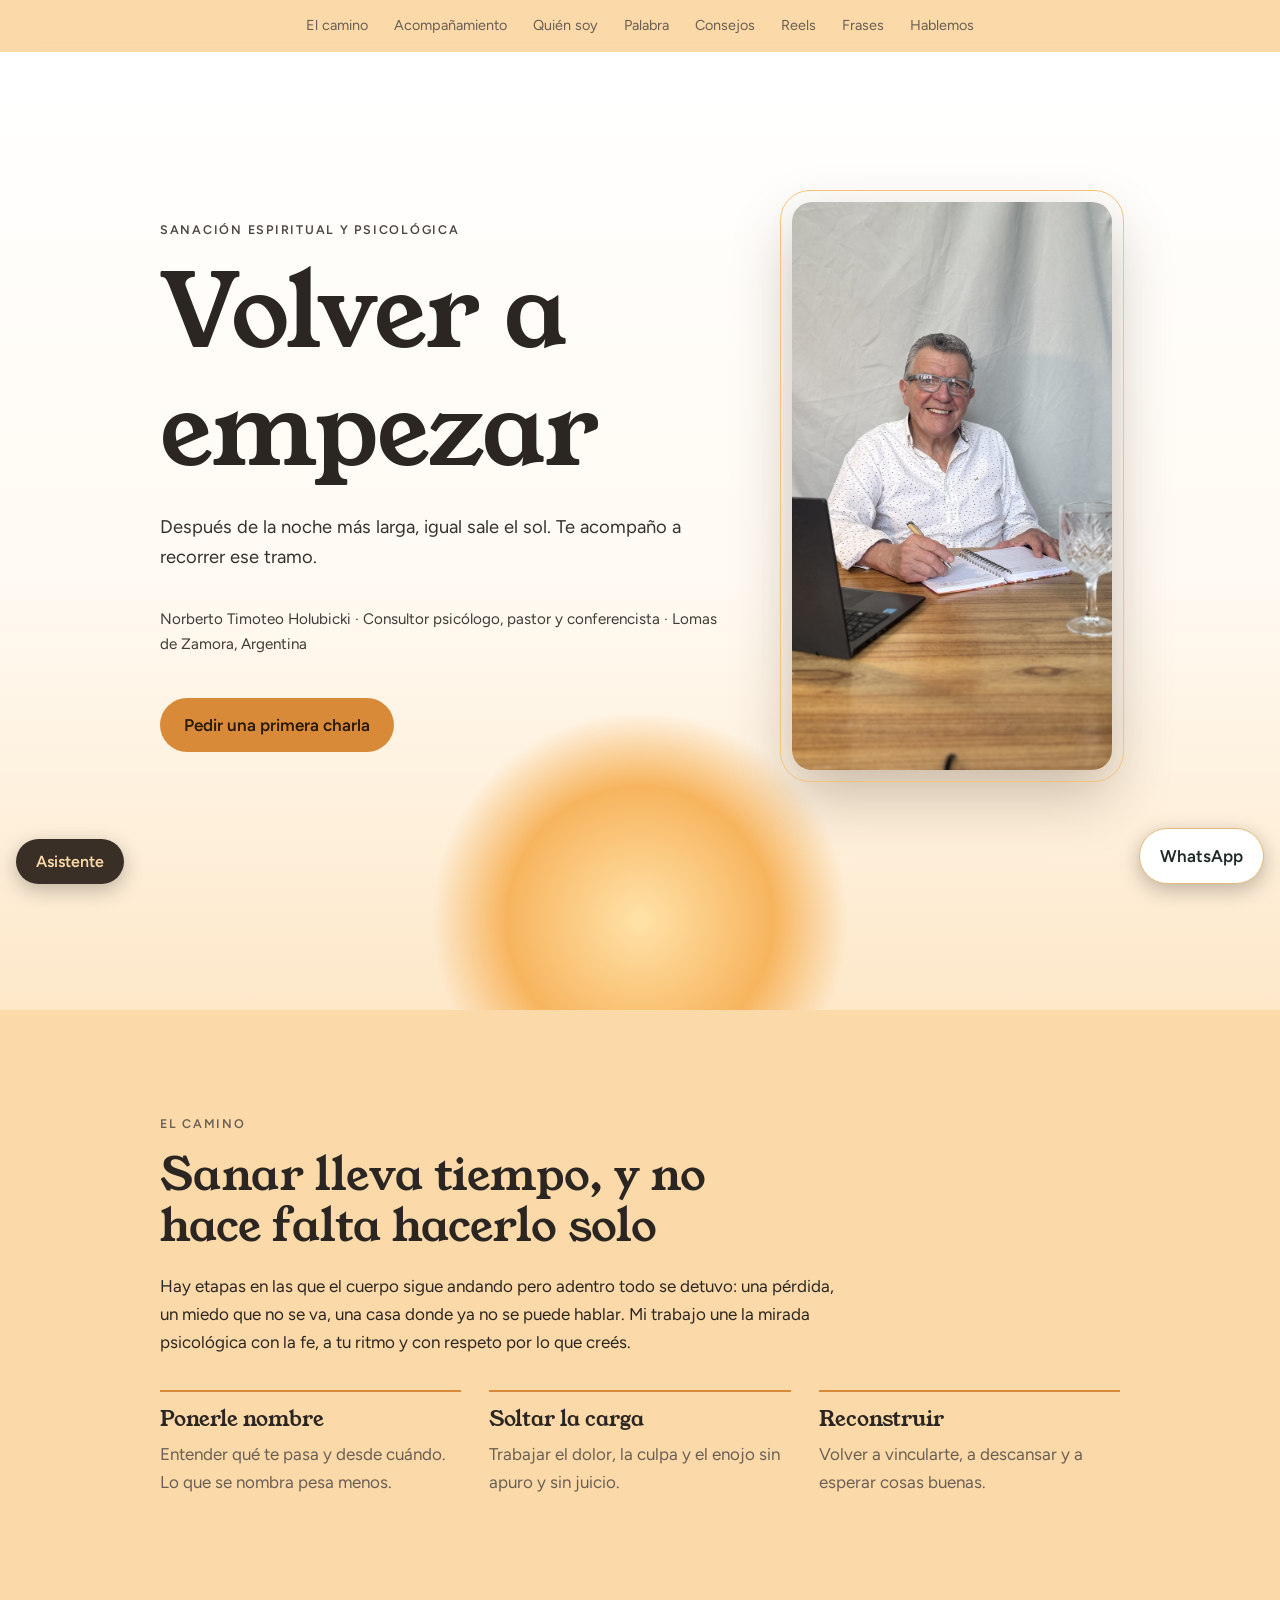
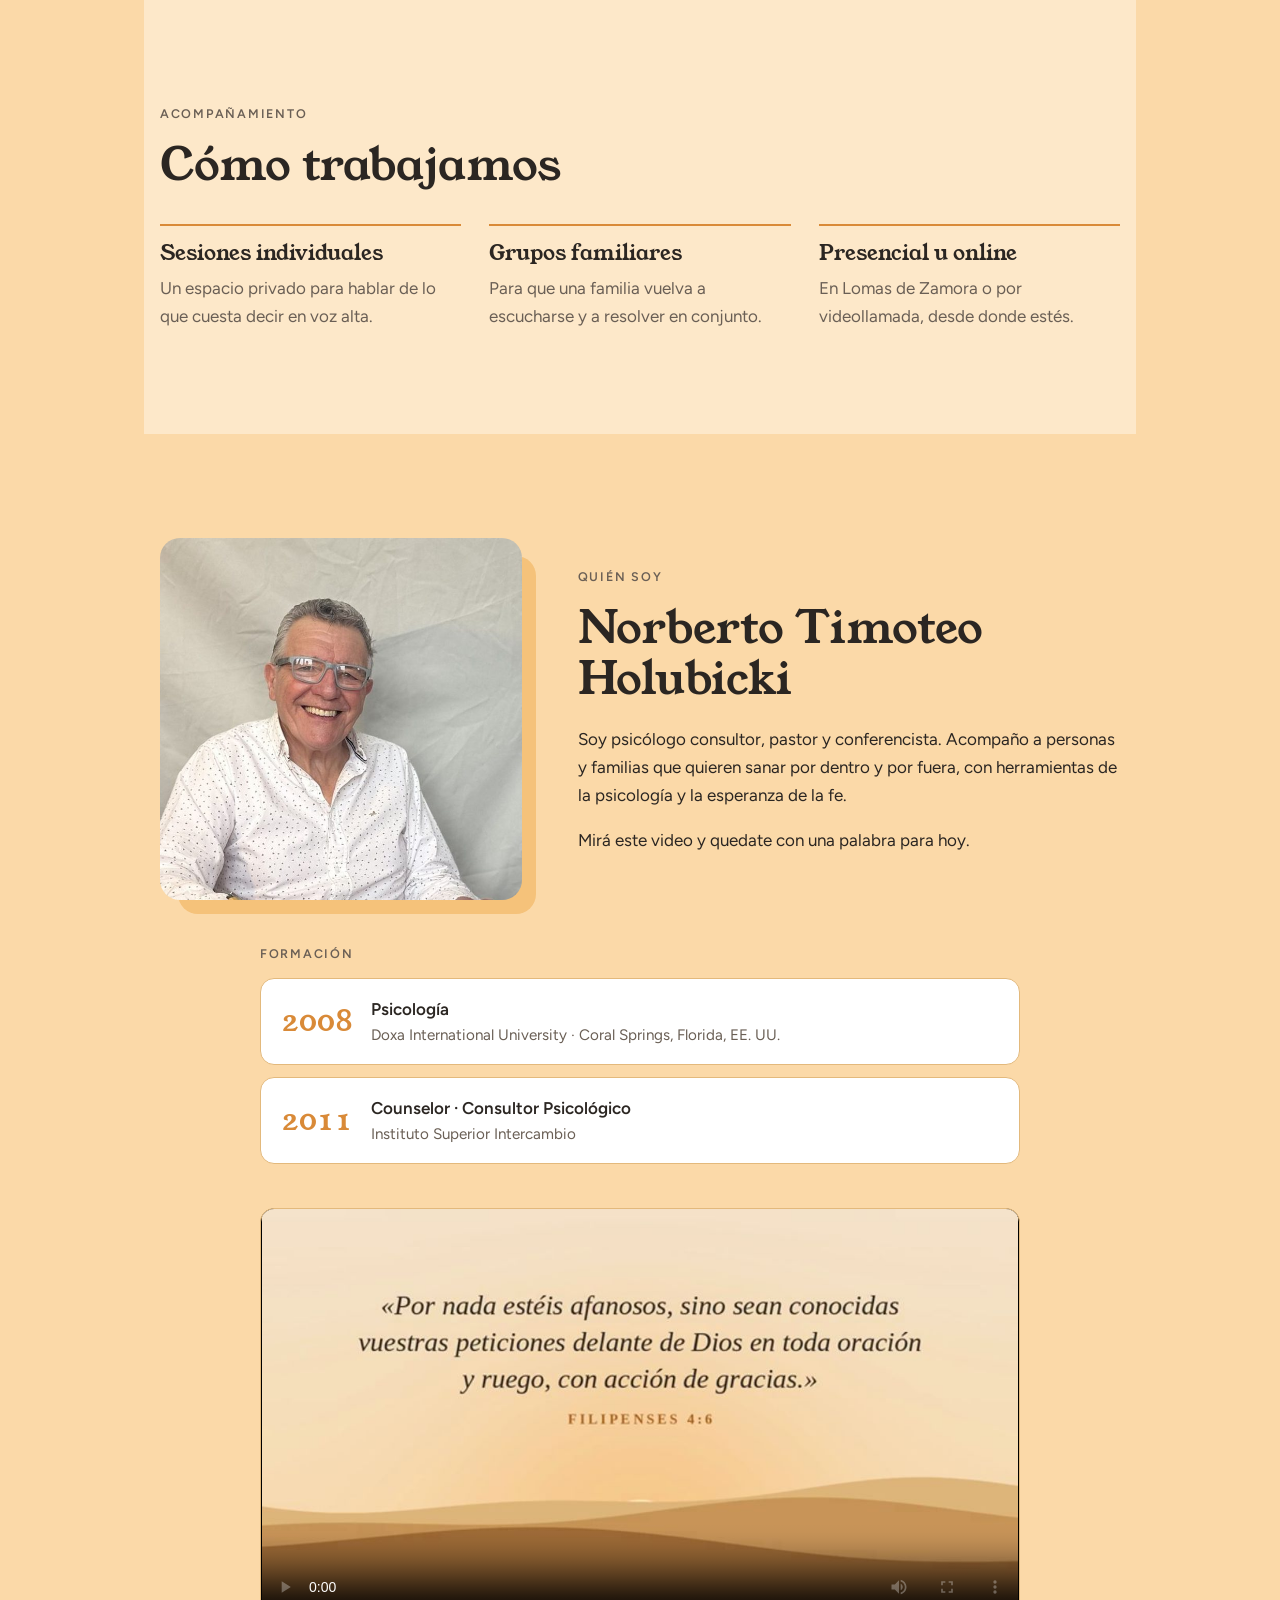
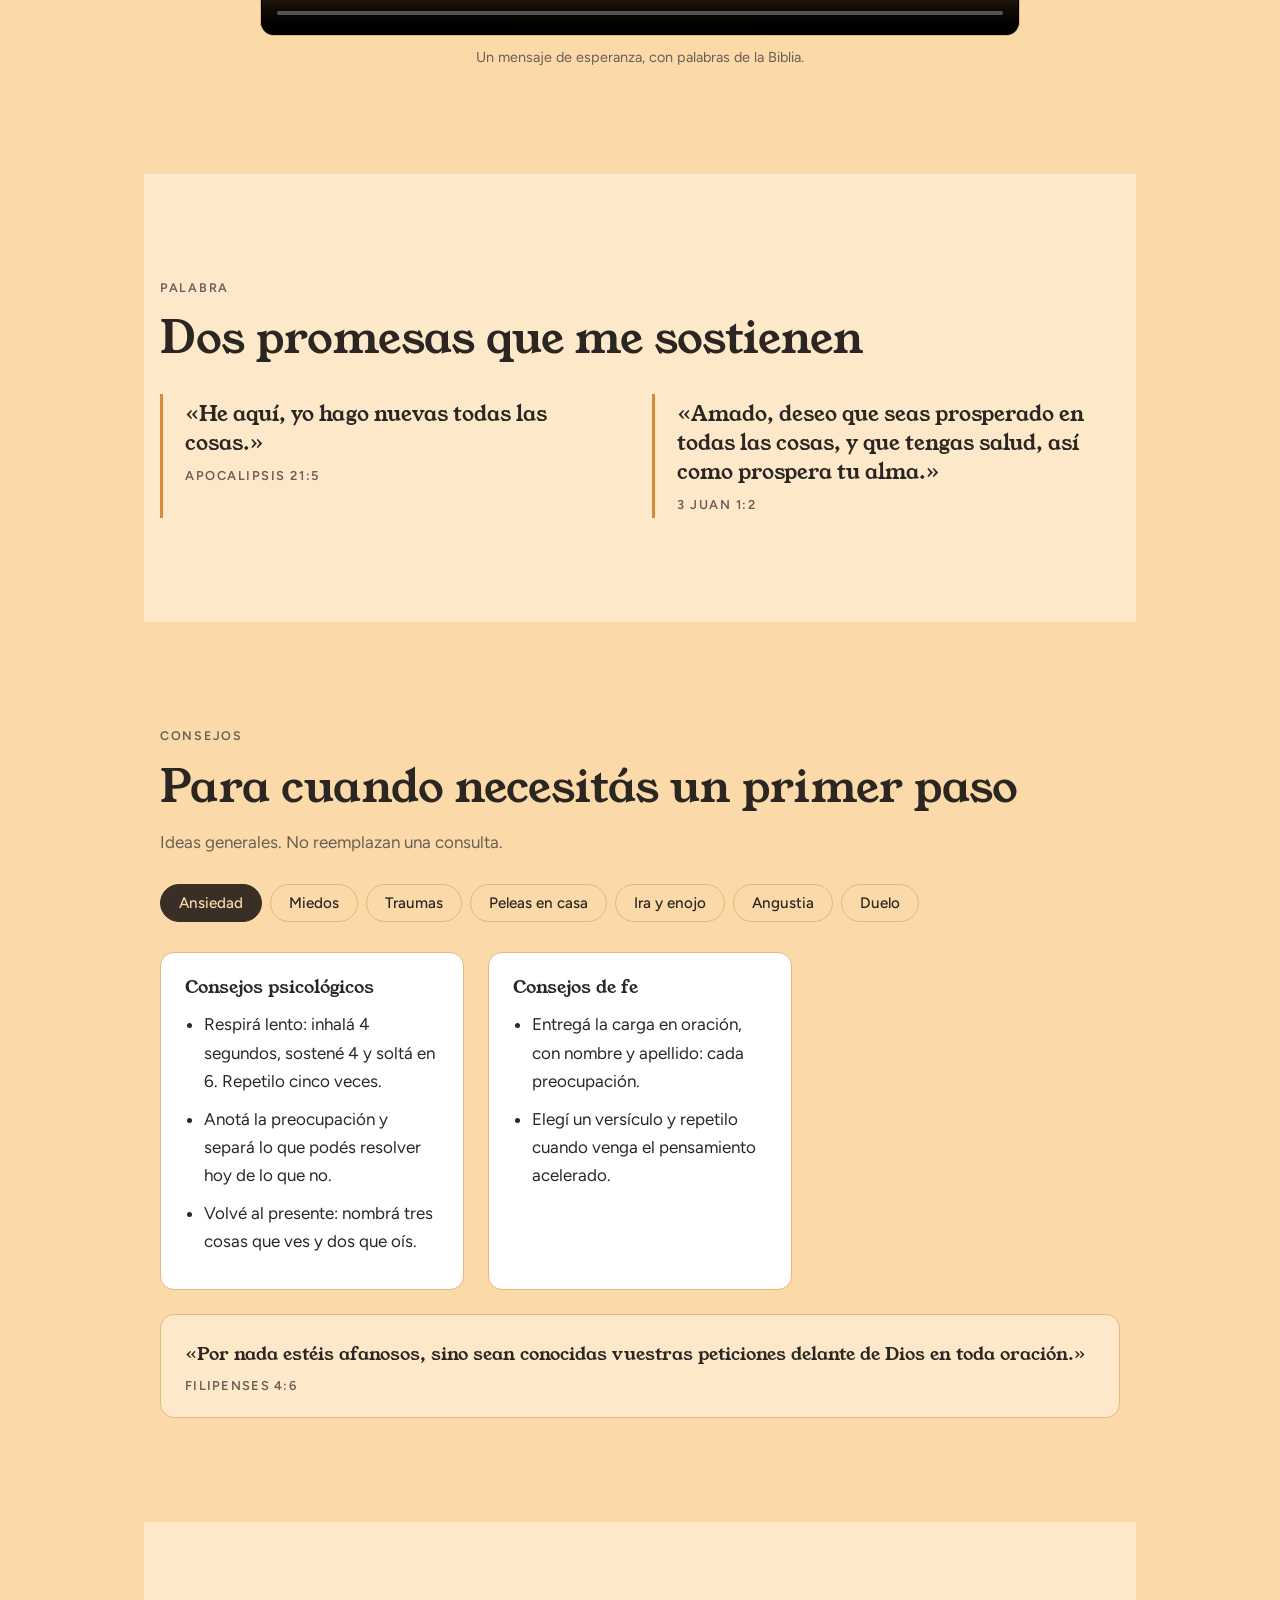
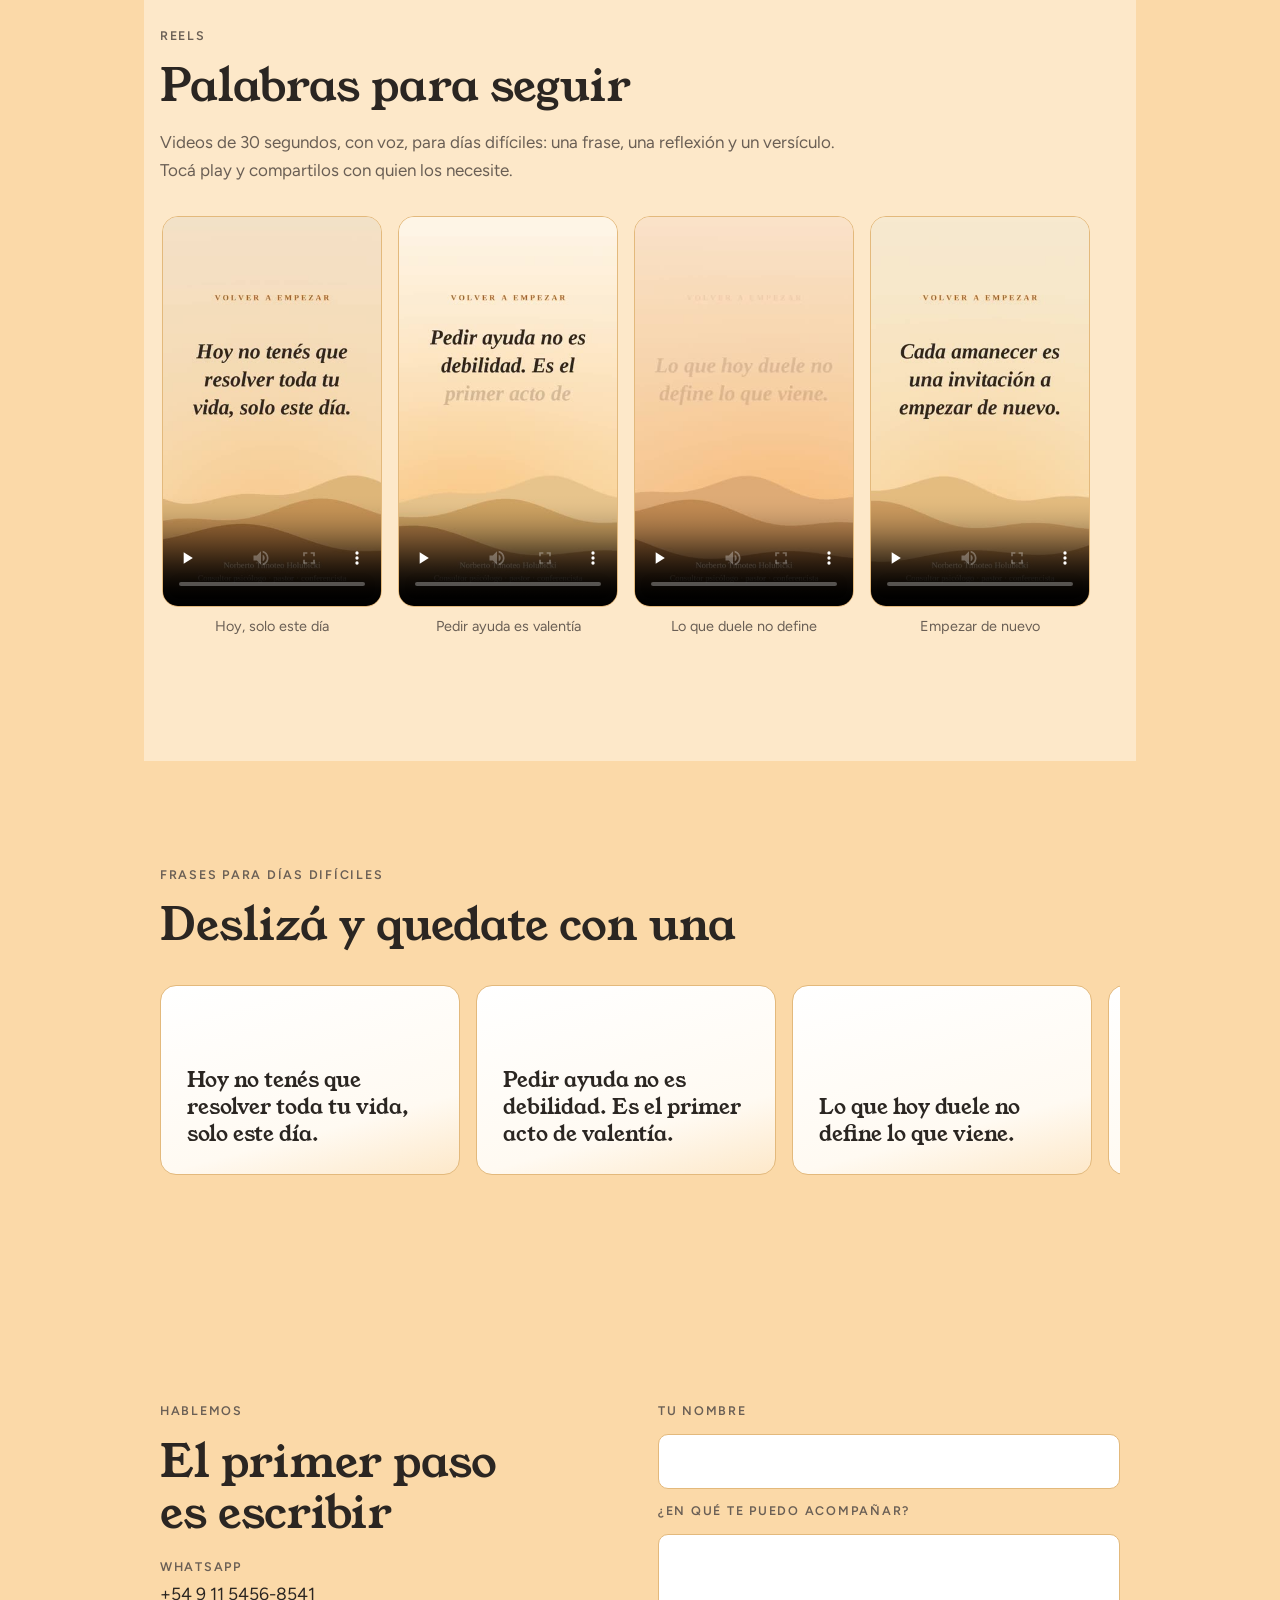
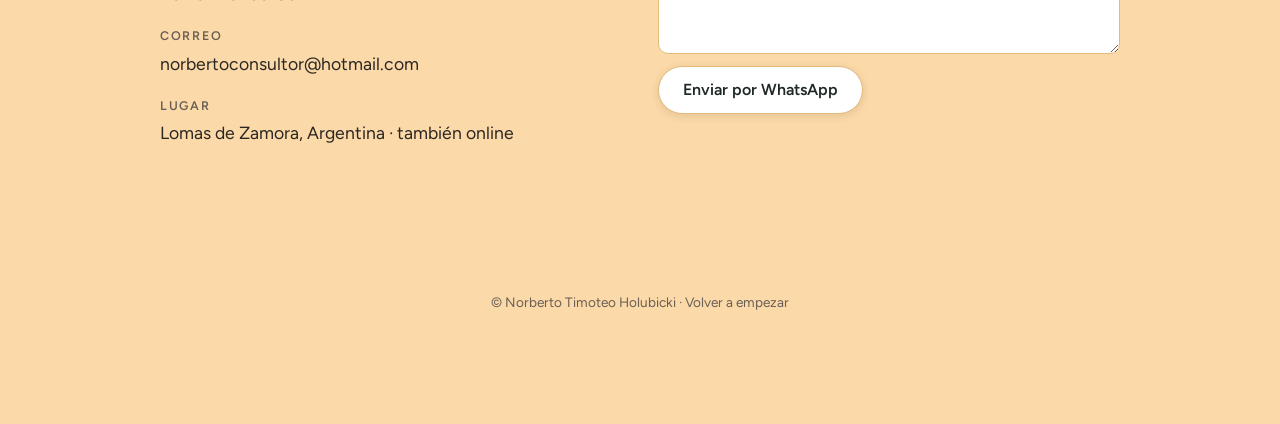
==== index.html @ 67934189 "Sitio Volver a Empezar para Cloudflare Pages Página estática con fotos, video de versículos, 4 reels" ====
<!doctype html>
<html lang="es-AR">
<head>
<meta charset="utf-8">
<meta name="viewport" content="width=device-width,initial-scale=1,viewport-fit=cover">
<title>Volver a Empezar | Norberto Timoteo Holubicki</title>
<meta name="description" content="Acompañamiento psicológico y espiritual en Lomas de Zamora y online. Sesiones individuales y grupos familiares con Norberto Timoteo Holubicki, consultor psicólogo, pastor y conferencista.">
<meta name="theme-color" content="#ffffff">
<meta property="og:type" content="website">
<meta property="og:title" content="Volver a Empezar">
<meta property="og:description" content="Sanación espiritual y psicológica. Sesiones individuales y grupos familiares, presencial y online.">
<meta property="og:locale" content="es_AR">
<link rel="icon" href="data:image/svg+xml,%3Csvg xmlns='http://www.w3.org/2000/svg' viewBox='0 0 64 64'%3E%3Crect width='64' height='64' rx='14' fill='%232d2c63'/%3E%3Ccircle cx='32' cy='42' r='14' fill='%23f2a04a'/%3E%3Crect y='42' width='64' height='22' fill='%232d2c63'/%3E%3Cpath d='M8 42h48' stroke='%23fbd9a8' stroke-width='3'/%3E%3C/svg%3E">
<link rel="preconnect" href="https://fonts.googleapis.com">
<link rel="preconnect" href="https://fonts.gstatic.com" crossorigin>
<link rel="stylesheet" href="https://fonts.googleapis.com/css2?family=Young+Serif&family=Figtree:wght@400;500;600&display=swap">
<link rel="stylesheet" href="styles.css?v=20261113">
</head>
<body>
<nav aria-label="Secciones">
  <a href="#camino">El camino</a><a href="#acompanamiento">Acompañamiento</a><a href="#quien">Quién soy</a><a href="#palabra">Palabra</a><a href="#consejos">Consejos</a><a href="#reels">Reels</a><a href="#frases">Frases</a><a href="#hablemos">Hablemos</a>
</nav>

<header class="hero">
  <div class="sun" aria-hidden="true"></div>
  <div class="wrap hero-grid">
    <div class="hero-text">
      <div class="eyebrow" style="color:inherit;opacity:.85">Sanación espiritual y psicológica</div>
      <h1 id="titulo" aria-label="Volver a empezar">Volver a empezar</h1>
      <p class="lead">Después de la noche más larga, igual sale el sol. Te acompaño a recorrer ese tramo.</p>
      <p class="who">Norberto Timoteo Holubicki · Consultor psicólogo, pastor y conferencista · Lomas de Zamora, Argentina</p>
      <a class="btn" href="#hablemos">Pedir una primera charla</a>
    </div>
    <figure class="portrait">
      <img src="img/norberto.jpg" width="800" height="1421" alt="Norberto Timoteo Holubicki sonriendo en su escritorio, con su agenda y su notebook" fetchpriority="high">
    </figure>
  </div>
</header>

<main class="wrap">
<section id="camino">
  <div class="eyebrow">El camino</div>
  <h2>Sanar lleva tiempo, y no hace falta hacerlo solo</h2>
  <p style="margin-top:20px">Hay etapas en las que el cuerpo sigue andando pero adentro todo se detuvo: una pérdida, un miedo que no se va, una casa donde ya no se puede hablar. Mi trabajo une la mirada psicológica con la fe, a tu ritmo y con respeto por lo que creés.</p>
  <div class="cols">
    <div><h3>Ponerle nombre</h3><p>Entender qué te pasa y desde cuándo. Lo que se nombra pesa menos.</p></div>
    <div><h3>Soltar la carga</h3><p>Trabajar el dolor, la culpa y el enojo sin apuro y sin juicio.</p></div>
    <div><h3>Reconstruir</h3><p>Volver a vincularte, a descansar y a esperar cosas buenas.</p></div>
  </div>
</section>

<section id="acompanamiento" class="alt">
  <div class="wrap">
    <div class="eyebrow">Acompañamiento</div>
    <h2>Cómo trabajamos</h2>
    <div class="cols">
      <div><h3>Sesiones individuales</h3><p>Un espacio privado para hablar de lo que cuesta decir en voz alta.</p></div>
      <div><h3>Grupos familiares</h3><p>Para que una familia vuelva a escucharse y a resolver en conjunto.</p></div>
      <div><h3>Presencial u online</h3><p>En Lomas de Zamora o por videollamada, desde donde estés.</p></div>
    </div>
  </div>
</section>

<section id="quien">
  <div class="about">
    <figure class="about-photo">
      <img src="img/norberto-biblia.jpg" width="700" height="700" alt="Norberto Timoteo Holubicki riendo en su escritorio" loading="lazy">
    </figure>
    <div>
      <div class="eyebrow">Quién soy</div>
      <h2>Norberto Timoteo Holubicki</h2>
      <p style="margin-top:20px">Soy psicólogo consultor, pastor y conferencista. Acompaño a personas y familias que quieren sanar por dentro y por fuera, con herramientas de la psicología y la esperanza de la fe.</p>
      <p>Mirá este video y quedate con una palabra para hoy.</p>
    </div>
  </div>
  <div class="studies" id="formacion">
    <div class="eyebrow">Formación</div>
    <ul>
      <li><span class="yr">2008</span><div><strong>Psicología</strong><span>Doxa International University · Coral Springs, Florida, EE. UU.</span></div></li>
      <li><span class="yr">2011</span><div><strong>Counselor · Consultor Psicológico</strong><span>Instituto Superior Intercambio</span></div></li>
    </ul>
  </div>
  <figure class="video-wrap">
    <video id="vid" class="video" controls preload="metadata" playsinline poster="img/video-poster.jpg" aria-label="Video de esperanza con versículos bíblicos"><source src="video/amanecer.mp4" type="video/mp4">Tu navegador no puede reproducir este video.</video>
    <figcaption id="vidCap">Un mensaje de esperanza, con palabras de la Biblia.</figcaption>
  </figure>
</section>

<section id="palabra" class="alt">
  <div class="wrap">
    <div class="eyebrow">Palabra</div>
    <h2>Dos promesas que me sostienen</h2>
    <div class="verses">
      <blockquote>«He aquí, yo hago nuevas todas las cosas.»<cite>Apocalipsis 21:5</cite></blockquote>
      <blockquote>«Amado, deseo que seas prosperado en todas las cosas, y que tengas salud, así como prospera tu alma.»<cite>3 Juan 1:2</cite></blockquote>
    </div>
  </div>
</section>

<section id="consejos">
  <div class="eyebrow">Consejos</div>
  <h2>Para cuando necesitás un primer paso</h2>
  <p style="margin-top:16px;color:var(--muted)">Ideas generales. No reemplazan una consulta.</p>
  <div class="tabs" role="tablist" id="tabs" aria-label="Temas"></div>
  <div class="panel" id="panel" role="tabpanel" aria-live="polite"></div>
  <div class="alert" id="alerta" hidden>Si pensás en hacerte daño, pedí ayuda ahora: llamá al <b>135</b> (Buenos Aires y Gran Buenos Aires) o al <b>911</b>.</div>
</section>

<section id="reels" class="alt">
  <div class="wrap">
    <div class="eyebrow">Reels</div>
    <h2>Palabras para seguir</h2>
    <p style="margin-top:16px;color:var(--muted)">Videos de 30 segundos, con voz, para días difíciles: una frase, una reflexión y un versículo. Tocá play y compartilos con quien los necesite.</p>
    <div class="reels" id="reelRow">
      <figure class="reel"><video controls preload="none" playsinline poster="video/reels/reel1.jpg" aria-label="Reel: Hoy, solo este día"><source src="video/reels/reel1.mp4" type="video/mp4"></video><figcaption>Hoy, solo este día</figcaption></figure>
      <figure class="reel"><video controls preload="none" playsinline poster="video/reels/reel2.jpg" aria-label="Reel: Pedir ayuda es valentía"><source src="video/reels/reel2.mp4" type="video/mp4"></video><figcaption>Pedir ayuda es valentía</figcaption></figure>
      <figure class="reel"><video controls preload="none" playsinline poster="video/reels/reel3.jpg" aria-label="Reel: Lo que duele no define"><source src="video/reels/reel3.mp4" type="video/mp4"></video><figcaption>Lo que duele no define</figcaption></figure>
      <figure class="reel"><video controls preload="none" playsinline poster="video/reels/reel4.jpg" aria-label="Reel: Empezar de nuevo"><source src="video/reels/reel4.mp4" type="video/mp4"></video><figcaption>Empezar de nuevo</figcaption></figure>
    </div>
  </div>
</section>

<section id="frases">
  <div class="wrap">
    <div class="eyebrow">Frases para días difíciles</div>
    <h2>Deslizá y quedate con una</h2>
    <div class="quotes" id="quotes" tabindex="0" aria-label="Frases"></div>
  </div>
</section>

<section id="hablemos">
  <div class="contact">
    <div>
      <div class="eyebrow">Hablemos</div>
      <h2>El primer paso es escribir</h2>
      <dl>
        <dt>WhatsApp</dt><dd>+54 9 11 5456-8541</dd>
        <dt>Correo</dt><dd>norbertoconsultor@hotmail.com</dd>
        <dt>Lugar</dt><dd>Lomas de Zamora, Argentina · también online</dd>
      </dl>
    </div>
    <form id="form">
      <label for="n" class="eyebrow" style="margin:0">Tu nombre</label><input id="n" autocomplete="name">
      <label for="m" class="eyebrow" style="margin:0">¿En qué te puedo acompañar?</label><textarea id="m"></textarea>
      <button type="submit">Enviar por WhatsApp</button>
      <div id="ok" aria-live="polite"></div>
    </form>
  </div>
</section>
</main>

<footer>© Norberto Timoteo Holubicki · Volver a empezar</footer>
<button class="bot-fab" id="botFab" type="button" aria-expanded="false" aria-controls="botPanel">Asistente</button>
<section class="bot" id="botPanel" role="dialog" aria-label="Asistente de apoyo" hidden>
  <header><div><strong>Asistente de apoyo</strong><span>Virtual · no reemplaza una consulta</span></div><button type="button" id="botClose" aria-label="Cerrar">×</button></header>
  <div class="bot-msgs" id="botMsgs" aria-live="polite"></div>
  <div class="bot-chips" id="botChips"></div>
  <form class="bot-form" id="botForm"><input id="botInput" type="text" maxlength="500" placeholder="Escribí lo que te pasa…" autocomplete="off" aria-label="Tu mensaje"><button type="submit">Enviar</button></form>
</section>
<a class="wa" id="wa" href="https://wa.me/5491154568541" target="_blank" rel="noopener">WhatsApp</a>
<script src="main.js?v=20261113"></script>
</body>
</html>
---- styles.css ----
/* Layout: amanecer vertical. Hero con sol que sube, secciones en columna de lectura, consejos en pestañas, frases en carrusel. */
:root{
  --bg:#fbd9a8; --bg2:#fde8c9; --fg:#2b2622; --muted:#6a5f55;
  --sun:#d98a38; --sun-soft:#f5c27a; --dusk:#3a2f26; --line:#e3b97c; --card:#ffffff; --on-dusk:#fff7ee;
  --sky1:#ffffff; --sky2:#fffaf2; --sky3:#fde8c9;
  --display:"Young Serif",Georgia,serif; --body:"Figtree",system-ui,sans-serif;
}
@media (prefers-color-scheme:dark){:root:not([data-theme="light"]){
  --bg:#1d1a17; --bg2:#26221e; --fg:#f2ebe6; --muted:#b9afa5; --sun:#f2a04a; --sun-soft:#5a3f2a;
  --dusk:#f5c27a; --line:#3a342e; --card:#2b2621; --on-dusk:#fff7ee; --sky1:#1d1a17; --sky2:#26221e; --sky3:#3a2f22; color-scheme:dark}}
:root[data-theme="dark"]{
  --bg:#1d1a17; --bg2:#26221e; --fg:#f2ebe6; --muted:#b9afa5; --sun:#f2a04a; --sun-soft:#5a3f2a;
  --dusk:#f5c27a; --line:#3a342e; --card:#2b2621; --on-dusk:#fff7ee; --sky1:#1d1a17; --sky2:#26221e; --sky3:#3a2f22; color-scheme:dark}
*{box-sizing:border-box}
html{scroll-behavior:smooth}
body{margin:0}
body{background:var(--bg);color:var(--fg);font:17px/1.65 var(--body);padding-left:max(16px,env(safe-area-inset-left,0px));padding-right:max(16px,env(safe-area-inset-right,0px));padding-block:0}
h1,h2,h3{font-family:var(--display);font-weight:400;line-height:1.15;text-wrap:balance;margin:0}
h2{font-size:clamp(1.9rem,5vw,2.8rem)}
p{margin:0 0 1em;max-width:62ch}
a{color:inherit}
:focus-visible{outline:3px solid var(--sun);outline-offset:3px;border-radius:4px}
.wrap{max-width:960px;margin:0 auto}
section{padding-block:clamp(56px,9vw,104px)}
.eyebrow{font-size:.78rem;letter-spacing:.14em;text-transform:uppercase;color:var(--muted);font-weight:600;margin-bottom:14px}

/* nav */
nav{position:sticky;top:env(safe-area-inset-top,0px);z-index:5;display:flex;gap:6px 18px;flex-wrap:wrap;justify-content:center;padding:12px 0;background:color-mix(in srgb,var(--bg) 88%,transparent);backdrop-filter:blur(8px);font-size:.9rem}
nav a{text-decoration:none;color:var(--muted);padding:2px 4px}
nav a:hover{color:var(--sun)}
body::before{content:"";position:fixed;inset:0 0 auto;height:env(safe-area-inset-top,0px);z-index:10;background:var(--bg)}

/* hero */
.hero{position:relative;overflow:hidden;margin:0 calc(-1*max(16px,env(safe-area-inset-left,0px)));padding:clamp(72px,14vw,150px) max(16px,env(safe-area-inset-left,0px)) clamp(150px,22vw,240px);color:var(--fg);
  background:linear-gradient(to bottom,var(--sky1) 0%,var(--sky2) 55%,var(--sky3) 100%);text-align:left}
.hero .sun{position:absolute;left:50%;bottom:-120px;width:min(420px,70vw);aspect-ratio:1;border-radius:50%;translate:-50% 0;
  background:radial-gradient(circle,#ffe2a8 0%,#f7b45e 45%,rgba(247,180,94,0) 70%);animation:rise 3.2s cubic-bezier(.2,.7,.2,1) both}
@keyframes rise{from{transform:translateY(160px);opacity:.2}to{transform:none;opacity:1}}
.hero .wrap{position:relative}
.hero-grid{display:grid;grid-template-columns:minmax(0,1.25fr) minmax(0,.75fr);gap:clamp(24px,5vw,64px);align-items:center}
.hero-text{min-width:0}
.portrait{margin:0;position:relative;justify-self:center;width:min(100%,320px)}
.portrait::before{content:"";position:absolute;inset:-12px;border-radius:30px;border:1.5px solid var(--sun-soft)}
.portrait img{display:block;width:100%;height:auto;border-radius:20px;box-shadow:0 24px 60px rgba(60,40,20,.28)}
@media(max-width:760px){.hero-grid{grid-template-columns:1fr}.portrait{width:min(78%,300px);justify-self:start;margin-top:12px}}
.hero h1{font-size:clamp(2.8rem,10vw,6.4rem);letter-spacing:-.01em}
.hero h1 span{display:inline-block;opacity:0;transform:translateY(.4em);animation:word .9s ease forwards}
@keyframes word{to{opacity:1;transform:none}}
.hero p.lead{margin-top:22px;font-size:1.15rem;max-width:44ch;opacity:.95}
.who{margin-top:34px;font-size:.95rem;opacity:.9}
.btn{display:inline-block;background:var(--sun);color:#2a1a08;font-weight:600;text-decoration:none;padding:13px 24px;border-radius:999px;margin-top:26px}
.btn:hover{filter:brightness(1.08)}

/* camino / servicios */
.cols{display:grid;grid-template-columns:repeat(auto-fit,minmax(240px,1fr));gap:28px;margin-top:34px}
.cols>div{min-width:0;border-top:2px solid var(--sun);padding-top:16px}
.cols h3{font-size:1.3rem;margin-bottom:8px}
.cols p{color:var(--muted);margin:0}
.alt{background:var(--bg2);margin:0 calc(-1*max(16px,env(safe-area-inset-left,0px)));padding-inline:max(16px,env(safe-area-inset-left,0px))}

/* quién soy */
.about{display:grid;grid-template-columns:minmax(0,.8fr) minmax(0,1.2fr);gap:clamp(28px,5vw,56px);align-items:center;margin-bottom:44px}
.about-photo{margin:0;position:relative}
.about-photo::after{content:"";position:absolute;inset:18px -14px -14px 18px;border-radius:20px;background:var(--sun-soft);z-index:0}
.about-photo img{position:relative;z-index:1;display:block;width:100%;height:auto;aspect-ratio:1;object-fit:cover;border-radius:20px}
.video-wrap{margin:0 auto;max-width:760px}
.video{display:block;width:100%;aspect-ratio:16/9;border-radius:14px;background:#000;border:1px solid var(--line)}
.video-wrap figcaption{margin-top:10px;text-align:center;color:var(--muted);font-size:.9rem}
.video b{display:block;font-family:var(--display);font-weight:400;font-size:1.2rem;margin-bottom:6px}
@media(max-width:720px){.about{grid-template-columns:1fr}.about-photo{max-width:420px}}

/* palabra */
.verses{display:grid;grid-template-columns:repeat(auto-fit,minmax(260px,1fr));gap:24px;margin-top:30px}
blockquote{margin:0;padding:6px 0 6px 22px;border-left:3px solid var(--sun);font-family:var(--display);font-size:1.3rem;line-height:1.4}
blockquote cite{display:block;margin-top:10px;font:600 .8rem var(--body);letter-spacing:.12em;text-transform:uppercase;color:var(--muted)}

/* consejos */
.tabs{display:flex;gap:8px;overflow-x:auto;padding-bottom:8px;margin:28px 0 22px;scroll-snap-type:x proximity}
.tabs button{flex:none;scroll-snap-align:start;font:500 .95rem var(--body);color:var(--fg);background:transparent;border:1.5px solid var(--line);border-radius:999px;padding:9px 18px;cursor:pointer}
.tabs button[aria-selected="true"]{background:var(--dusk);border-color:var(--dusk);color:var(--bg)}
.panel{display:grid;grid-template-columns:repeat(auto-fit,minmax(260px,1fr));gap:24px}
.panel>div{min-width:0;background:var(--card);border:1px solid var(--line);border-radius:14px;padding:24px}
.panel h3{font-size:1.15rem;margin-bottom:12px}
.panel ul{margin:0;padding-left:1.1em}
.panel li{margin-bottom:.6em}
.panel .verse{grid-column:1/-1;background:var(--bg2);border-color:var(--line);font-family:var(--display);font-size:1.15rem}
.panel .verse small{display:block;font:600 .8rem var(--body);letter-spacing:.1em;text-transform:uppercase;margin-top:8px;color:var(--muted)}
.alert{margin-top:18px;padding:14px 18px;border-radius:10px;background:var(--bg2);border:1px solid var(--sun);font-size:.95rem}

/* frases */
.quotes{display:flex;gap:16px;overflow-x:auto;scroll-snap-type:x mandatory;padding:6px 2px 18px;margin-top:28px}
.quotes figure{border:1px solid var(--line);flex:0 0 min(300px,80%);scroll-snap-align:start;margin:0;min-height:190px;border-radius:16px;padding:26px;display:flex;align-items:flex-end;font-family:var(--display);font-size:1.3rem;line-height:1.3;color:var(--fg);background:linear-gradient(165deg,var(--sky1),var(--sky2) 70%,var(--sky3))}

/* contacto */
.contact{display:grid;grid-template-columns:repeat(auto-fit,minmax(260px,1fr));gap:36px}
.contact dl{margin:0}
.contact dt{font-size:.78rem;letter-spacing:.14em;text-transform:uppercase;color:var(--muted);font-weight:600;margin-top:18px}
.contact dd{margin:2px 0 0;font-size:1.1rem;overflow-wrap:anywhere}
form{display:grid;gap:12px;min-width:0}
input,textarea{width:100%;font:inherit;color:var(--fg);background:var(--card);border:1.5px solid var(--line);border-radius:10px;padding:12px 14px}
textarea{min-height:120px;resize:vertical}
form button{font:600 1rem var(--body);background:#fff;color:#1f2a24;border:1.5px solid var(--line);box-shadow:0 2px 8px rgba(60,40,20,.12);border-radius:999px;padding:13px 24px;cursor:pointer;justify-self:start}
#ok{color:var(--muted);font-size:.95rem;min-height:1.4em}
footer{text-align:center;color:var(--muted);font-size:.85rem;padding-block:40px 110px}
.wa{position:fixed;right:max(16px,env(safe-area-inset-right,0px));bottom:calc(16px + env(safe-area-inset-bottom,0px));z-index:6;background:#fff;color:#1f2a24;border:1.5px solid var(--line);font-weight:600;text-decoration:none;padding:13px 20px;border-radius:999px;box-shadow:0 6px 20px rgba(0,0,0,.25)}
@media(prefers-reduced-motion:reduce){.hero .sun,.hero h1 span{animation:none;opacity:1;transform:none}html{scroll-behavior:auto}}

/* asistente */
.bot-fab{position:fixed;left:max(16px,env(safe-area-inset-left,0px));bottom:calc(16px + env(safe-area-inset-bottom,0px));z-index:6;font:600 1rem var(--body);background:var(--dusk);color:var(--bg);border:0;border-radius:999px;padding:13px 20px;cursor:pointer;box-shadow:0 6px 20px rgba(0,0,0,.25)}
.bot{padding:0;position:fixed;left:max(16px,env(safe-area-inset-left,0px));bottom:calc(76px + env(safe-area-inset-bottom,0px));z-index:7;width:min(380px,calc(100vw - 32px));height:min(540px,calc(100% - 110px));display:flex;flex-direction:column;background:var(--card);color:var(--fg);border:1px solid var(--line);border-radius:18px;box-shadow:0 18px 50px rgba(40,25,10,.3);overflow:hidden}
.bot[hidden]{display:none}
.bot header{display:flex;justify-content:space-between;align-items:center;gap:12px;padding:14px 16px;background:var(--bg2);border-bottom:1px solid var(--line)}
.bot header div{display:flex;flex-direction:column;line-height:1.25}
.bot header strong{font-family:var(--display);font-weight:400;font-size:1.1rem}
.bot header span{font-size:.78rem;color:var(--muted)}
.bot header button{font-size:1.6rem;line-height:1;background:none;border:0;color:var(--fg);cursor:pointer;padding:0 4px}
.bot-msgs{flex:1;min-height:0;overflow-y:auto;padding:16px;display:flex;flex-direction:column;gap:10px}
.bot-msgs p{margin:0;max-width:88%;padding:10px 14px;border-radius:14px;font-size:.95rem;line-height:1.5;white-space:pre-line;overflow-wrap:anywhere}
.bot-msgs .bot-m{background:var(--bg2);align-self:flex-start;border-bottom-left-radius:4px}
.bot-msgs .bot-u{background:var(--dusk);color:var(--bg);align-self:flex-end;border-bottom-right-radius:4px}
.bot-msgs a{display:inline-block;align-self:flex-start;font-weight:600;font-size:.9rem;background:#fff;color:#1f2a24;border:1.5px solid var(--line);border-radius:999px;padding:8px 16px;text-decoration:none}
.bot-chips{display:flex;gap:6px;flex-wrap:wrap;padding:0 16px 10px}
.bot-chips button{font:500 .82rem var(--body);background:transparent;color:var(--fg);border:1.5px solid var(--line);border-radius:999px;padding:5px 12px;cursor:pointer}
.bot-form{display:flex;gap:8px;padding:12px;border-top:1px solid var(--line)}
.bot-form input{flex:1;min-width:0;padding:10px 14px;border-radius:999px}
.bot-form button{font:600 .95rem var(--body);background:var(--dusk);color:var(--bg);border:0;border-radius:999px;padding:10px 18px;cursor:pointer}
.bot-alert{background:var(--sun-soft)!important}
@media(max-width:480px){.wa{padding:13px 16px}}

/* formación */
.studies{max-width:760px;margin:0 auto 44px}
.studies ul{list-style:none;margin:0;padding:0;display:grid;gap:12px}
.studies li{display:flex;gap:18px;align-items:center;background:var(--card);border:1px solid var(--line);border-radius:14px;padding:16px 20px}
.studies .yr{font-family:var(--display);font-size:1.8rem;color:var(--sun);min-width:4.2ch;font-variant-numeric:tabular-nums}
.studies li div{display:flex;flex-direction:column;min-width:0}
.studies strong{font-weight:600}
.studies li span:not(.yr){color:var(--muted);font-size:.95rem}
@media(max-width:480px){.studies li{gap:12px;padding:14px 16px}.studies .yr{font-size:1.5rem}}

/* reels */
.reels{display:flex;gap:16px;overflow-x:auto;scroll-snap-type:x mandatory;padding:6px 2px 18px;margin-top:26px}
.reel{flex:0 0 min(220px,62%);scroll-snap-align:start;margin:0}
.reel video{display:block;width:100%;aspect-ratio:9/16;object-fit:cover;border-radius:16px;background:#000;border:1px solid var(--line)}
.reel figcaption{margin-top:8px;font-size:.9rem;color:var(--muted);text-align:center}
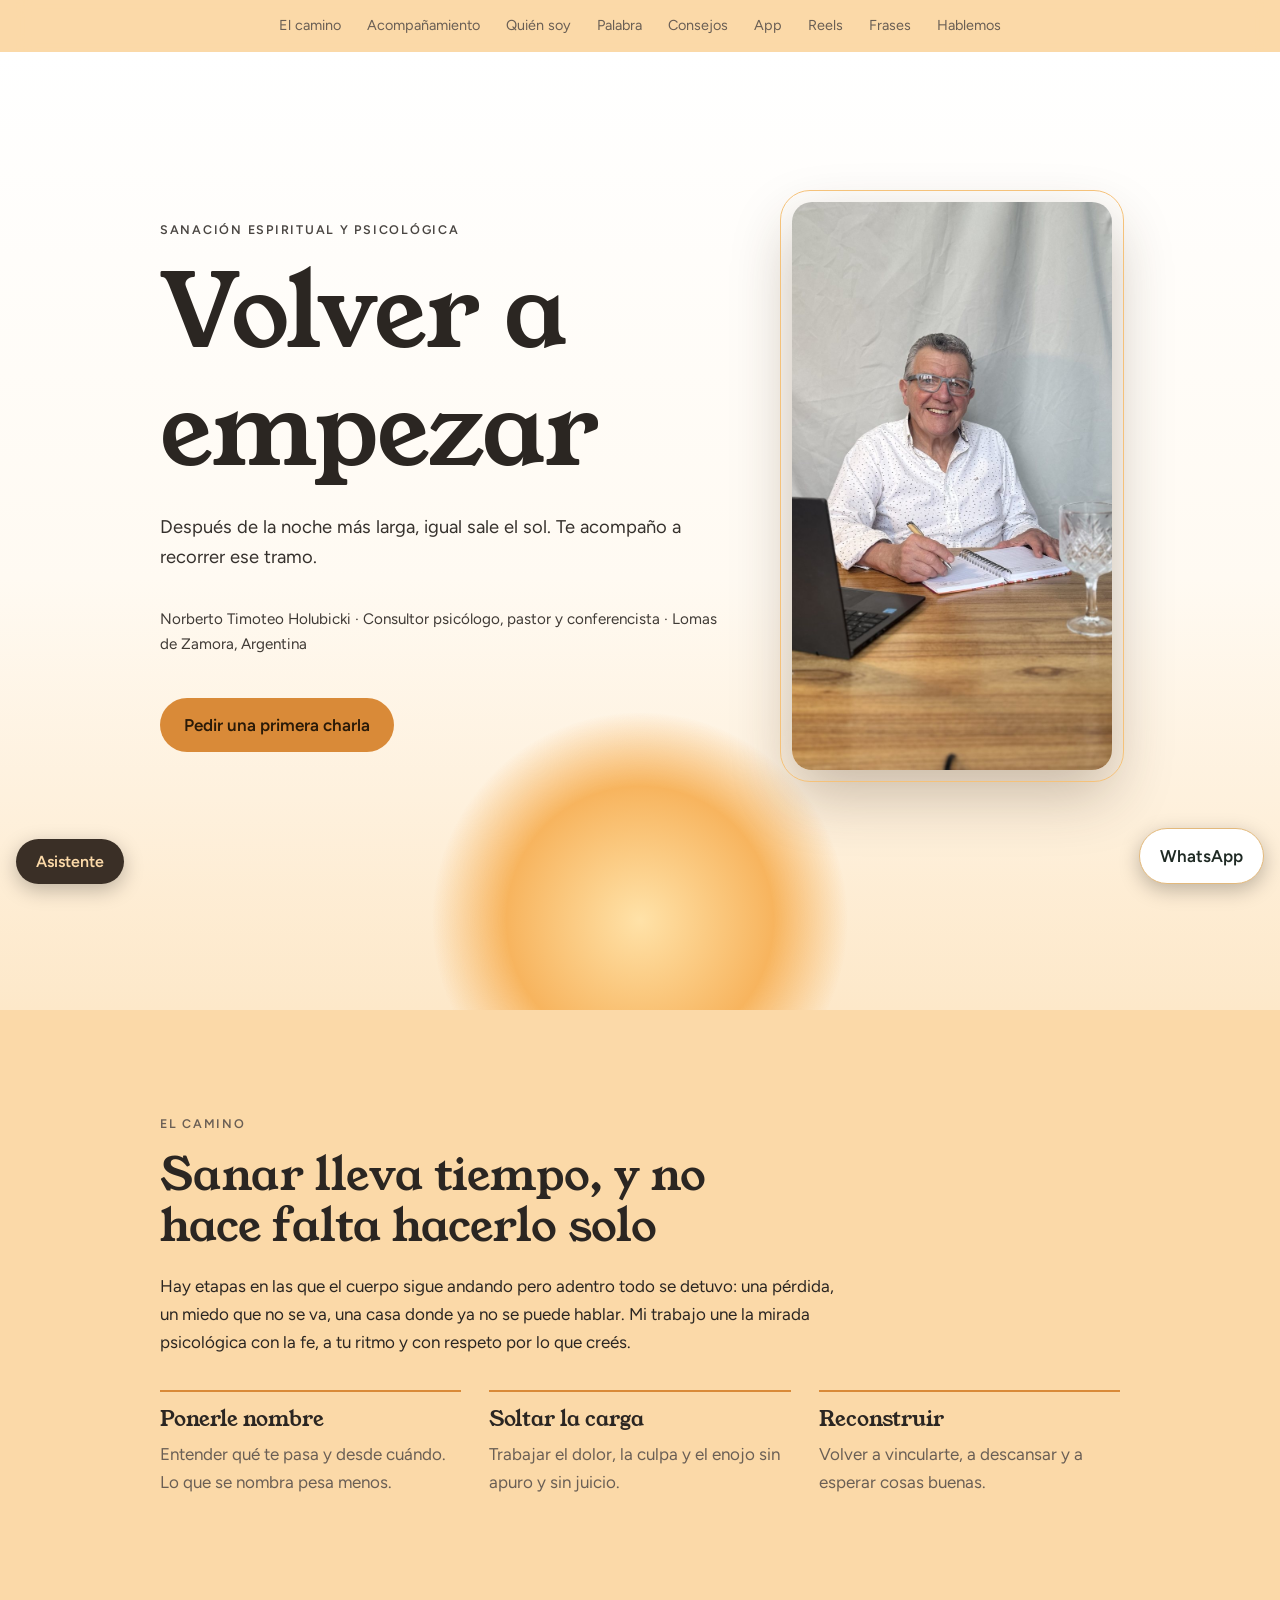
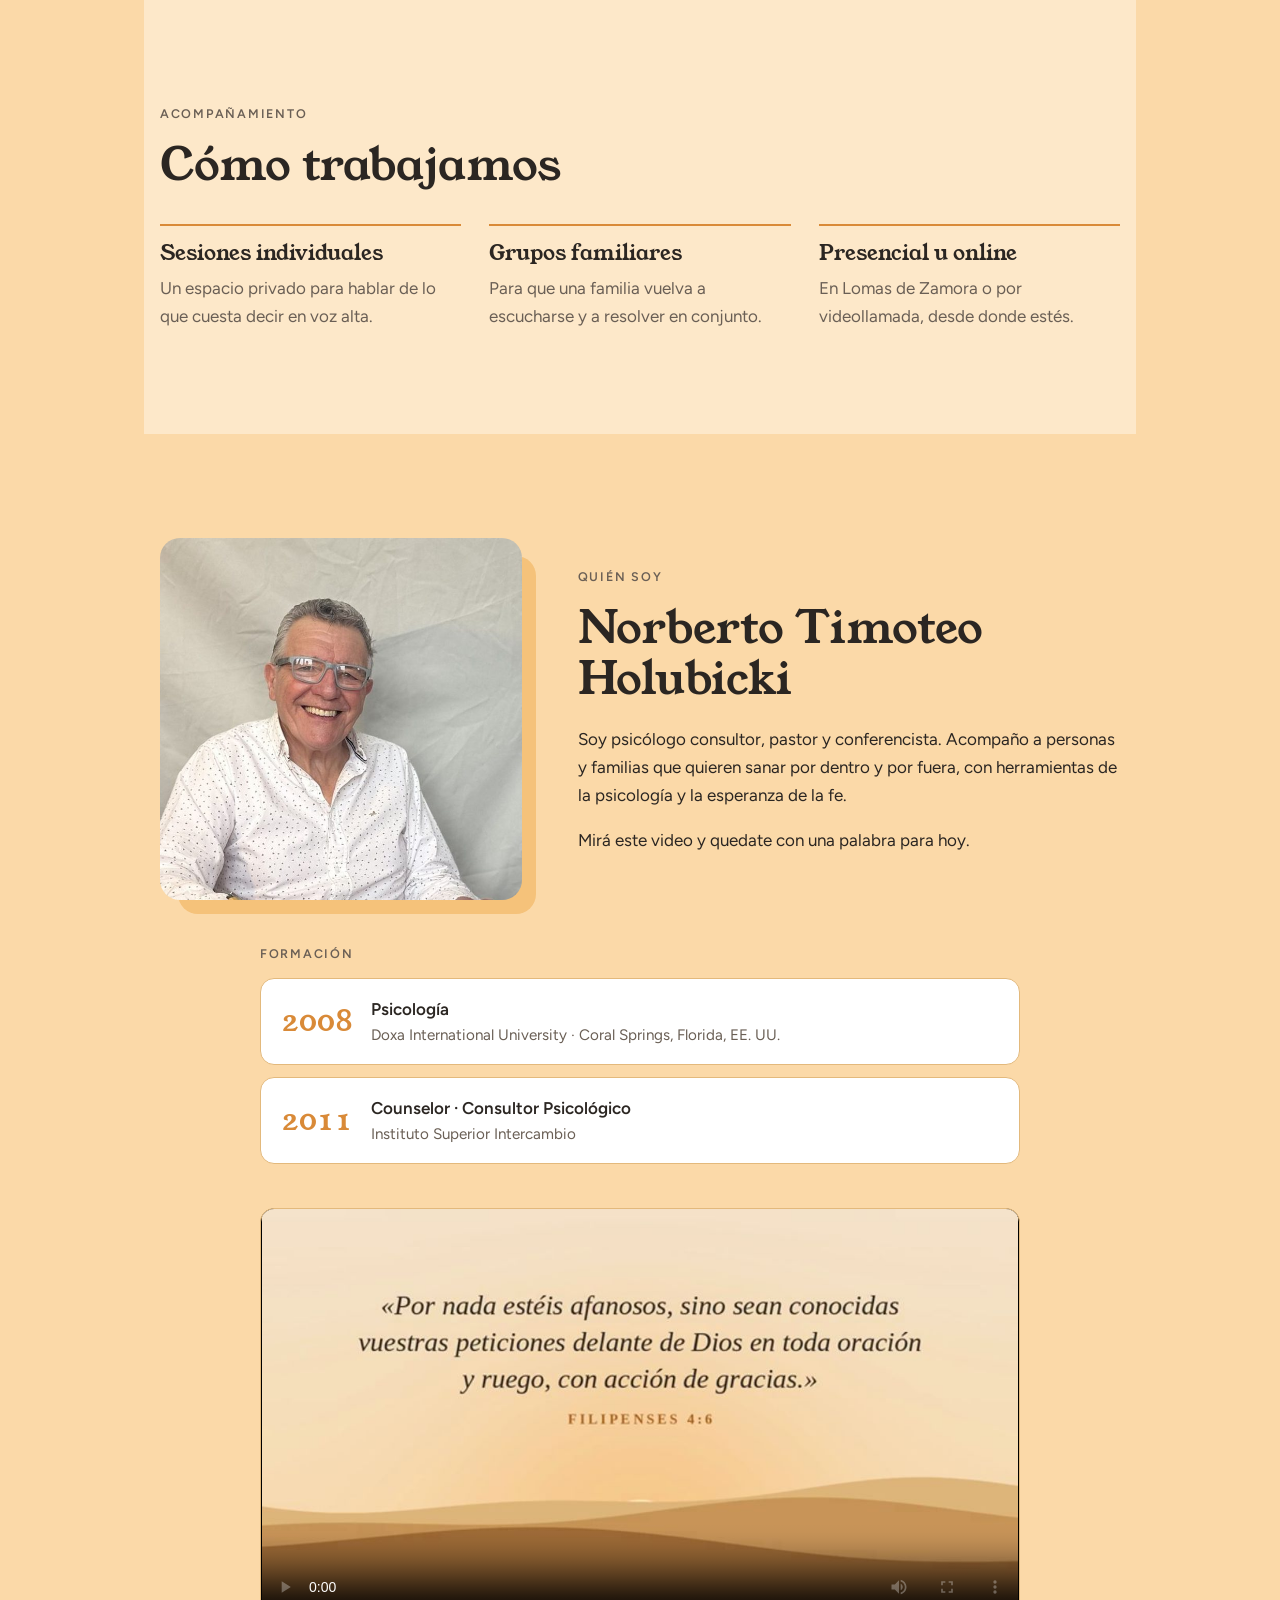
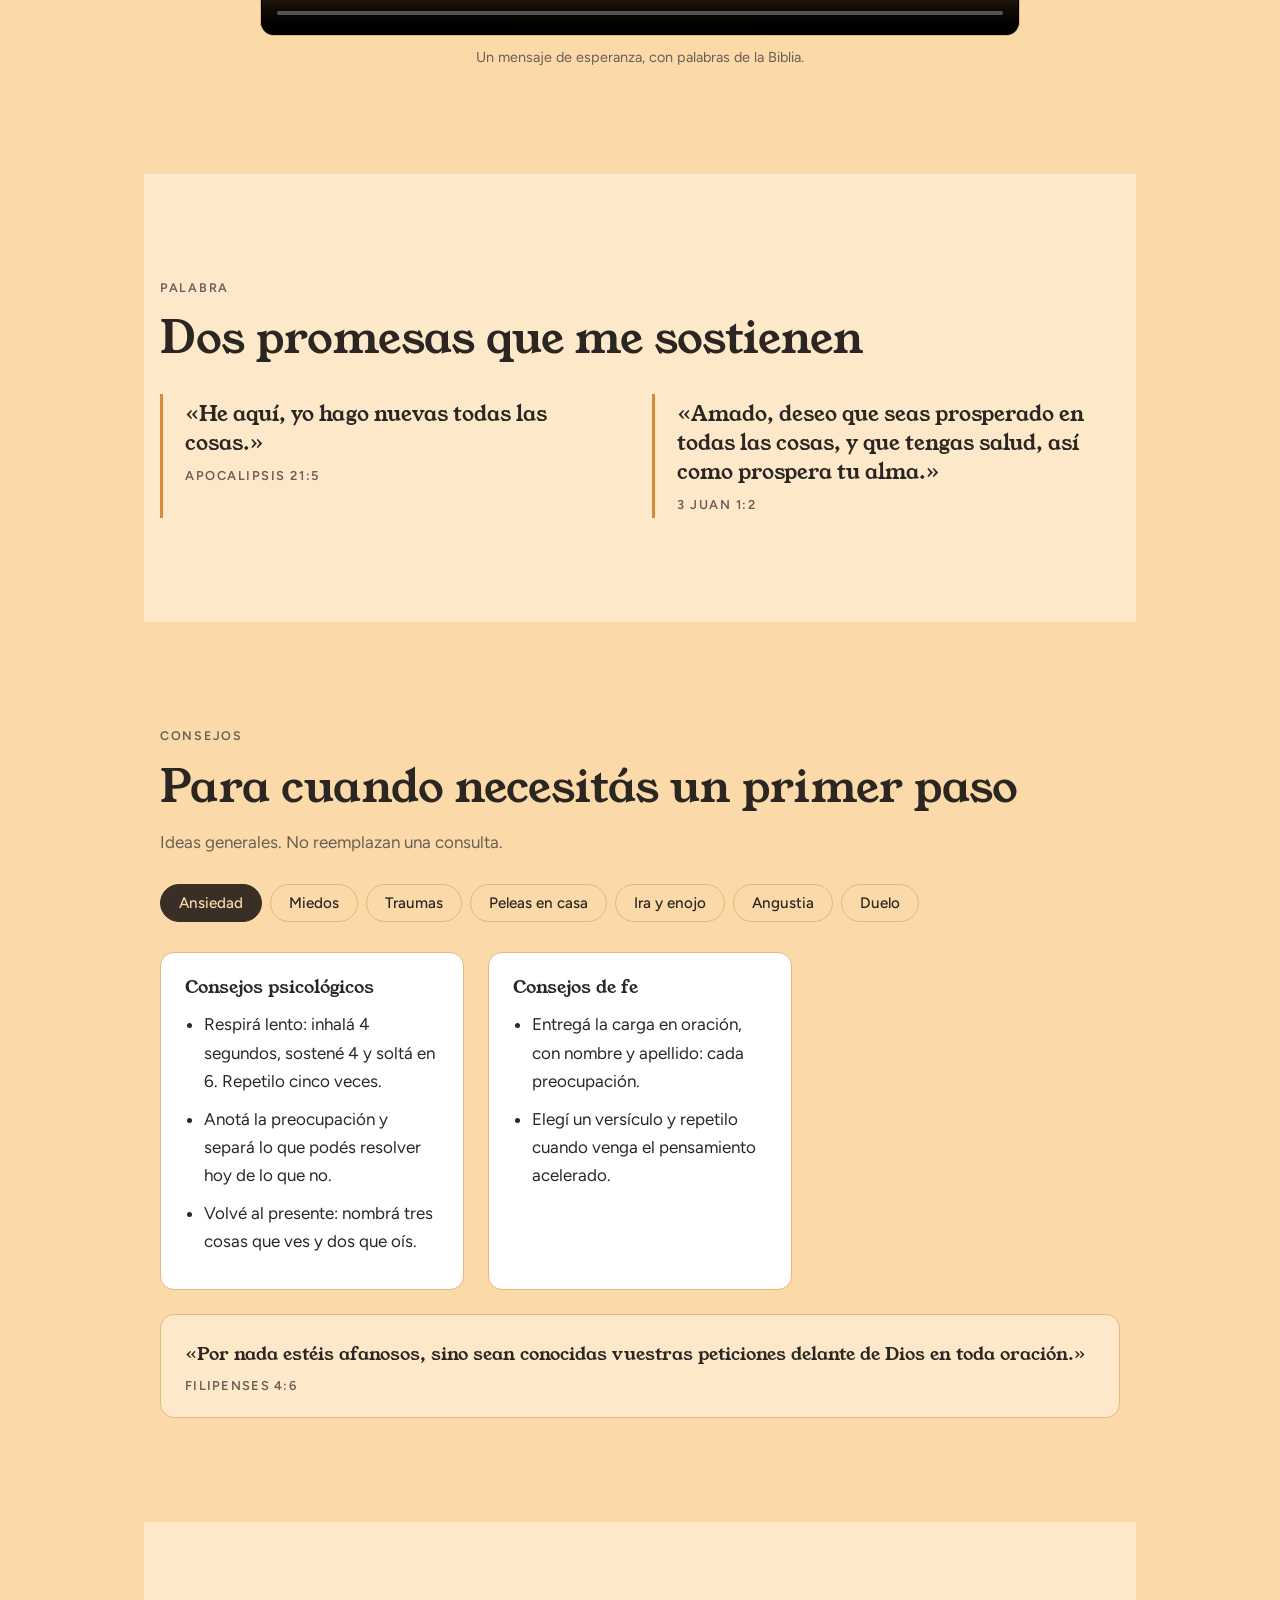
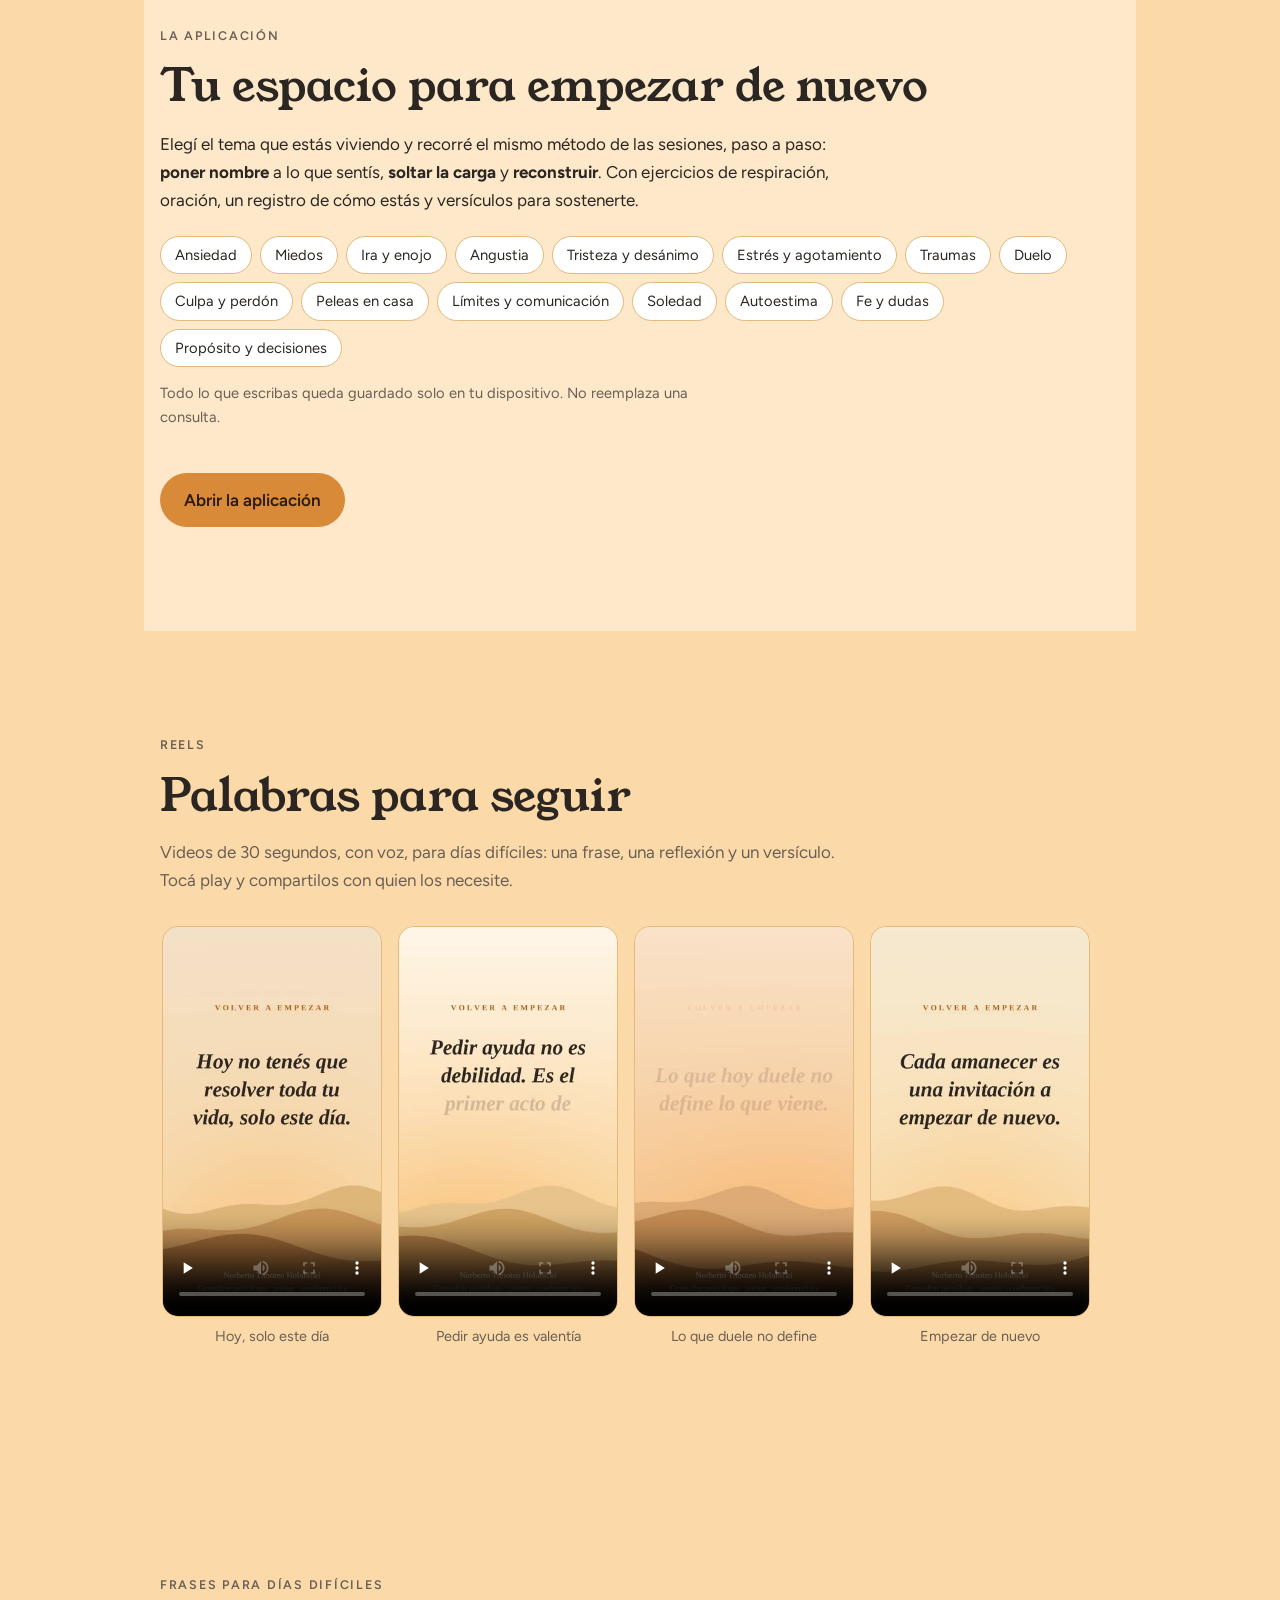
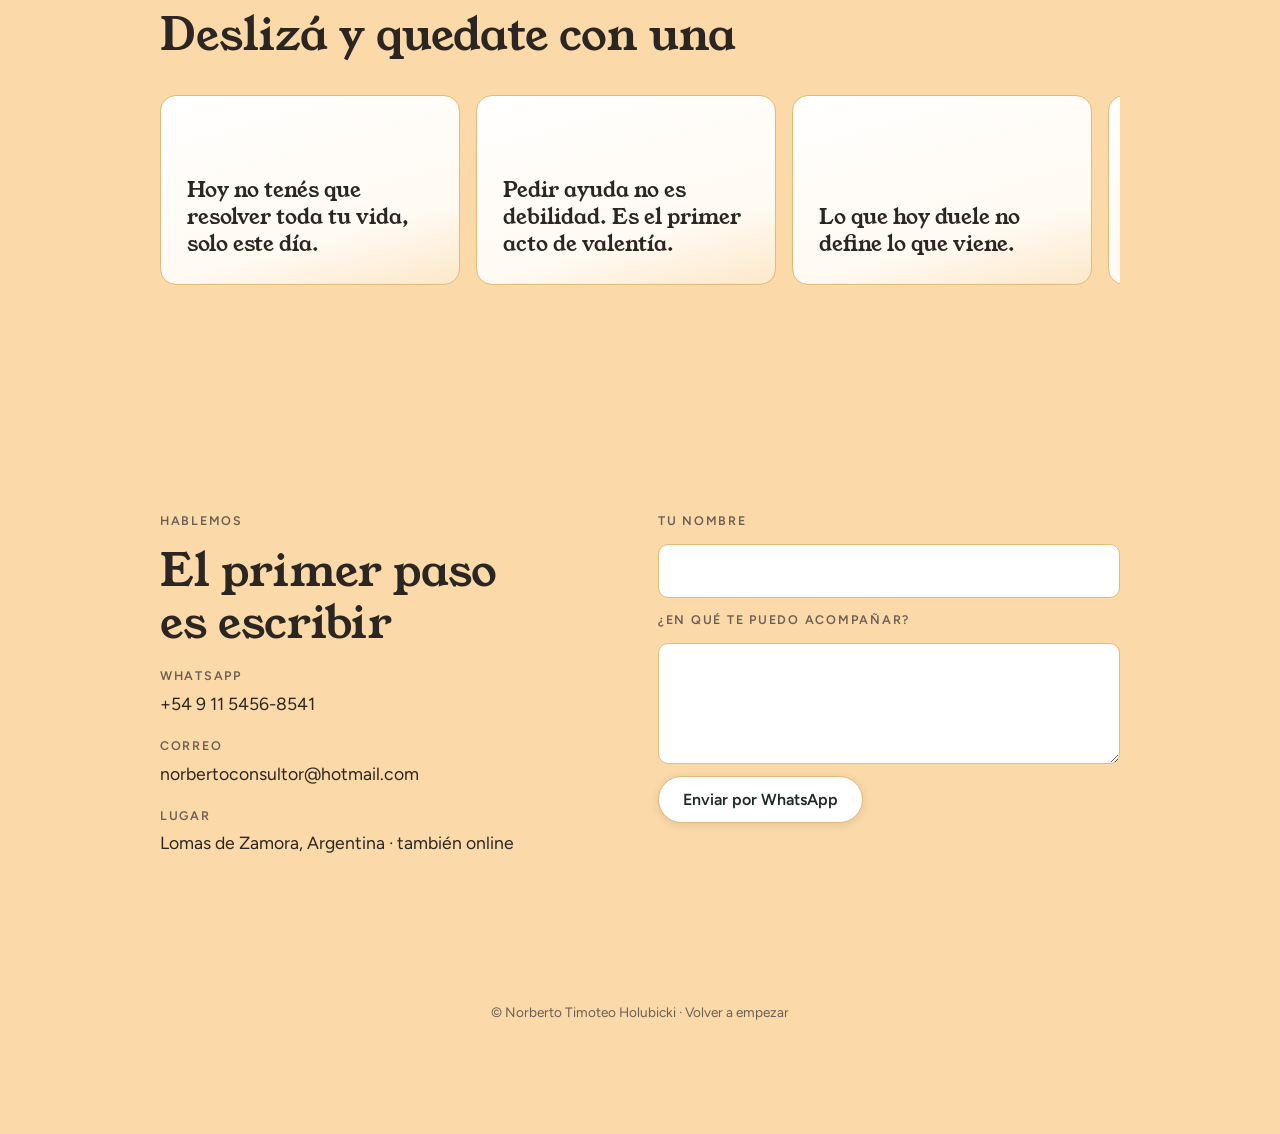
==== commit 04c1dd32: "Aplicación Mi espacio (en rama aparte, sin publicar en main) Agrega /app con 15 temas, método en 3 p" ====
--- a/index.html
+++ b/index.html
@@ -18,7 +18,7 @@
 </head>
 <body>
 <nav aria-label="Secciones">
-  <a href="#camino">El camino</a><a href="#acompanamiento">Acompañamiento</a><a href="#quien">Quién soy</a><a href="#palabra">Palabra</a><a href="#consejos">Consejos</a><a href="#reels">Reels</a><a href="#frases">Frases</a><a href="#hablemos">Hablemos</a>
+  <a href="#camino">El camino</a><a href="#acompanamiento">Acompañamiento</a><a href="#quien">Quién soy</a><a href="#palabra">Palabra</a><a href="#consejos">Consejos</a><a href="#app">App</a><a href="#reels">Reels</a><a href="#frases">Frases</a><a href="#hablemos">Hablemos</a>
 </nav>
 
 <header class="hero">
@@ -106,7 +106,18 @@
   <div class="alert" id="alerta" hidden>Si pensás en hacerte daño, pedí ayuda ahora: llamá al <b>135</b> (Buenos Aires y Gran Buenos Aires) o al <b>911</b>.</div>
 </section>
 
-<section id="reels" class="alt">
+<section id="app" class="alt">
+  <div class="wrap">
+    <div class="eyebrow">La aplicación</div>
+    <h2>Tu espacio para empezar de nuevo</h2>
+    <p style="margin-top:18px">Elegí el tema que estás viviendo y recorré el mismo método de las sesiones, paso a paso: <b>poner nombre</b> a lo que sentís, <b>soltar la carga</b> y <b>reconstruir</b>. Con ejercicios de respiración, oración, un registro de cómo estás y versículos para sostenerte.</p>
+    <ul class="chips" aria-label="Temas de la aplicación"><li>Ansiedad</li><li>Miedos</li><li>Ira y enojo</li><li>Angustia</li><li>Tristeza y desánimo</li><li>Estrés y agotamiento</li><li>Traumas</li><li>Duelo</li><li>Culpa y perdón</li><li>Peleas en casa</li><li>Límites y comunicación</li><li>Soledad</li><li>Autoestima</li><li>Fe y dudas</li><li>Propósito y decisiones</li></ul>
+    <p class="app-note">Todo lo que escribas queda guardado solo en tu dispositivo. No reemplaza una consulta.</p>
+    <a class="btn" href="app/">Abrir la aplicación</a>
+  </div>
+</section>
+
+<section id="reels">
   <div class="wrap">
     <div class="eyebrow">Reels</div>
     <h2>Palabras para seguir</h2>
--- a/styles.css
+++ b/styles.css
@@ -142,3 +142,8 @@
 .reel{flex:0 0 min(220px,62%);scroll-snap-align:start;margin:0}
 .reel video{display:block;width:100%;aspect-ratio:9/16;object-fit:cover;border-radius:16px;background:#000;border:1px solid var(--line)}
 .reel figcaption{margin-top:8px;font-size:.9rem;color:var(--muted);text-align:center}
+
+/* aplicación */
+.chips{list-style:none;margin:22px 0 10px;padding:0;display:flex;flex-wrap:wrap;gap:8px}
+.chips li{border:1.5px solid var(--line);background:var(--card);border-radius:999px;padding:6px 14px;font-size:.92rem}
+.app-note{color:var(--muted);font-size:.92rem;margin:14px 0 18px}
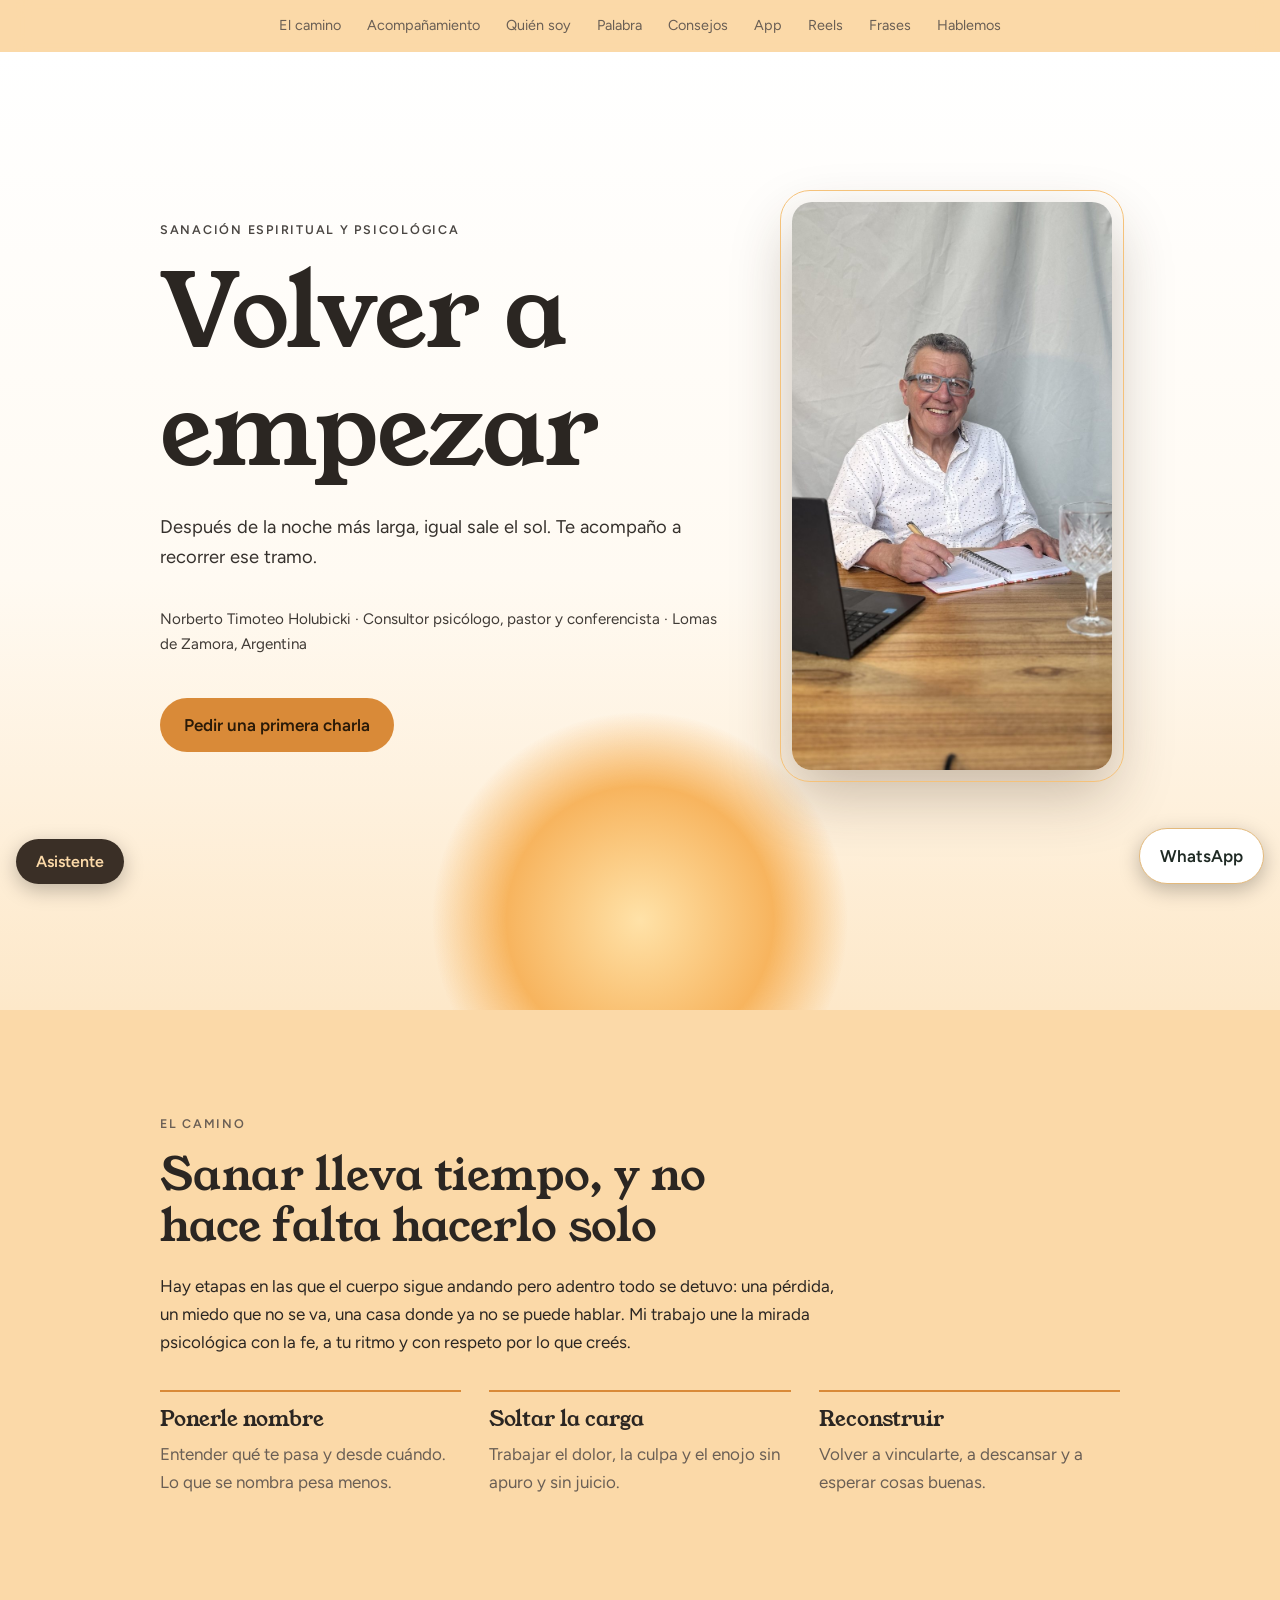
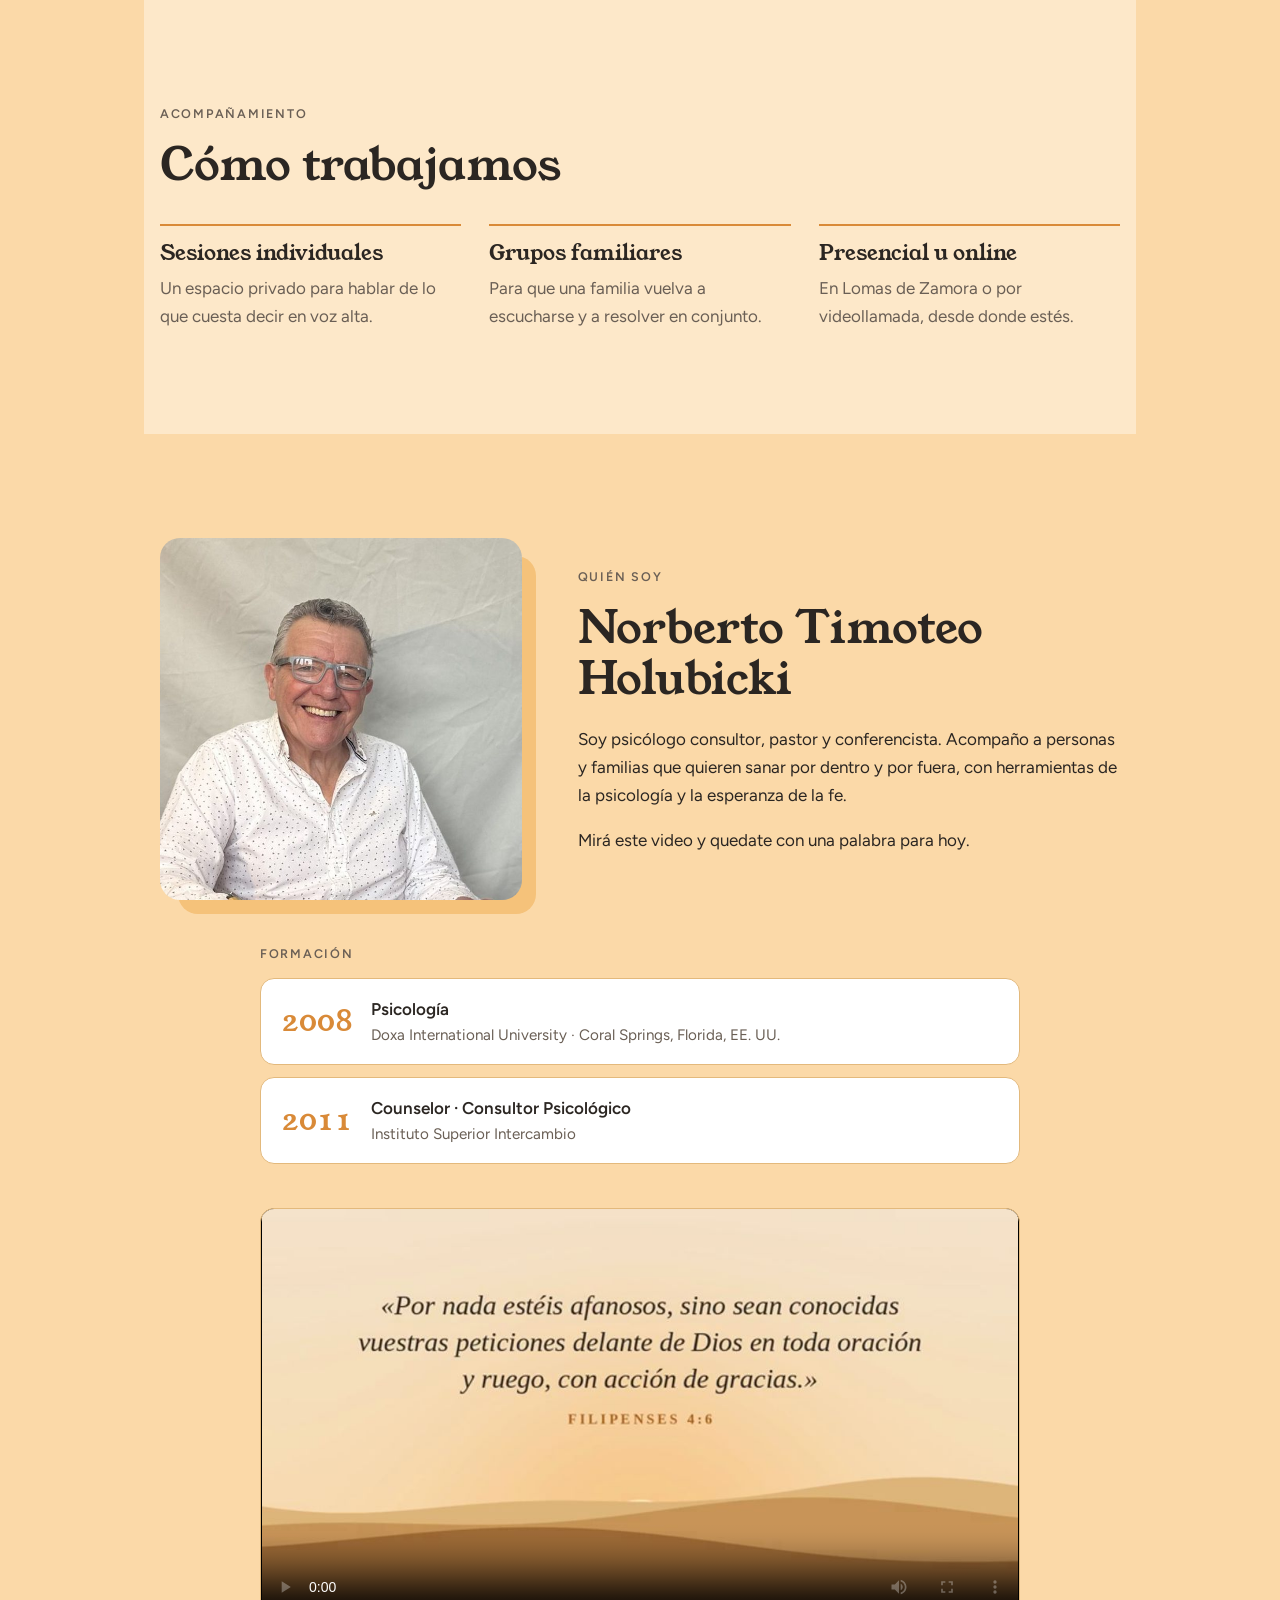
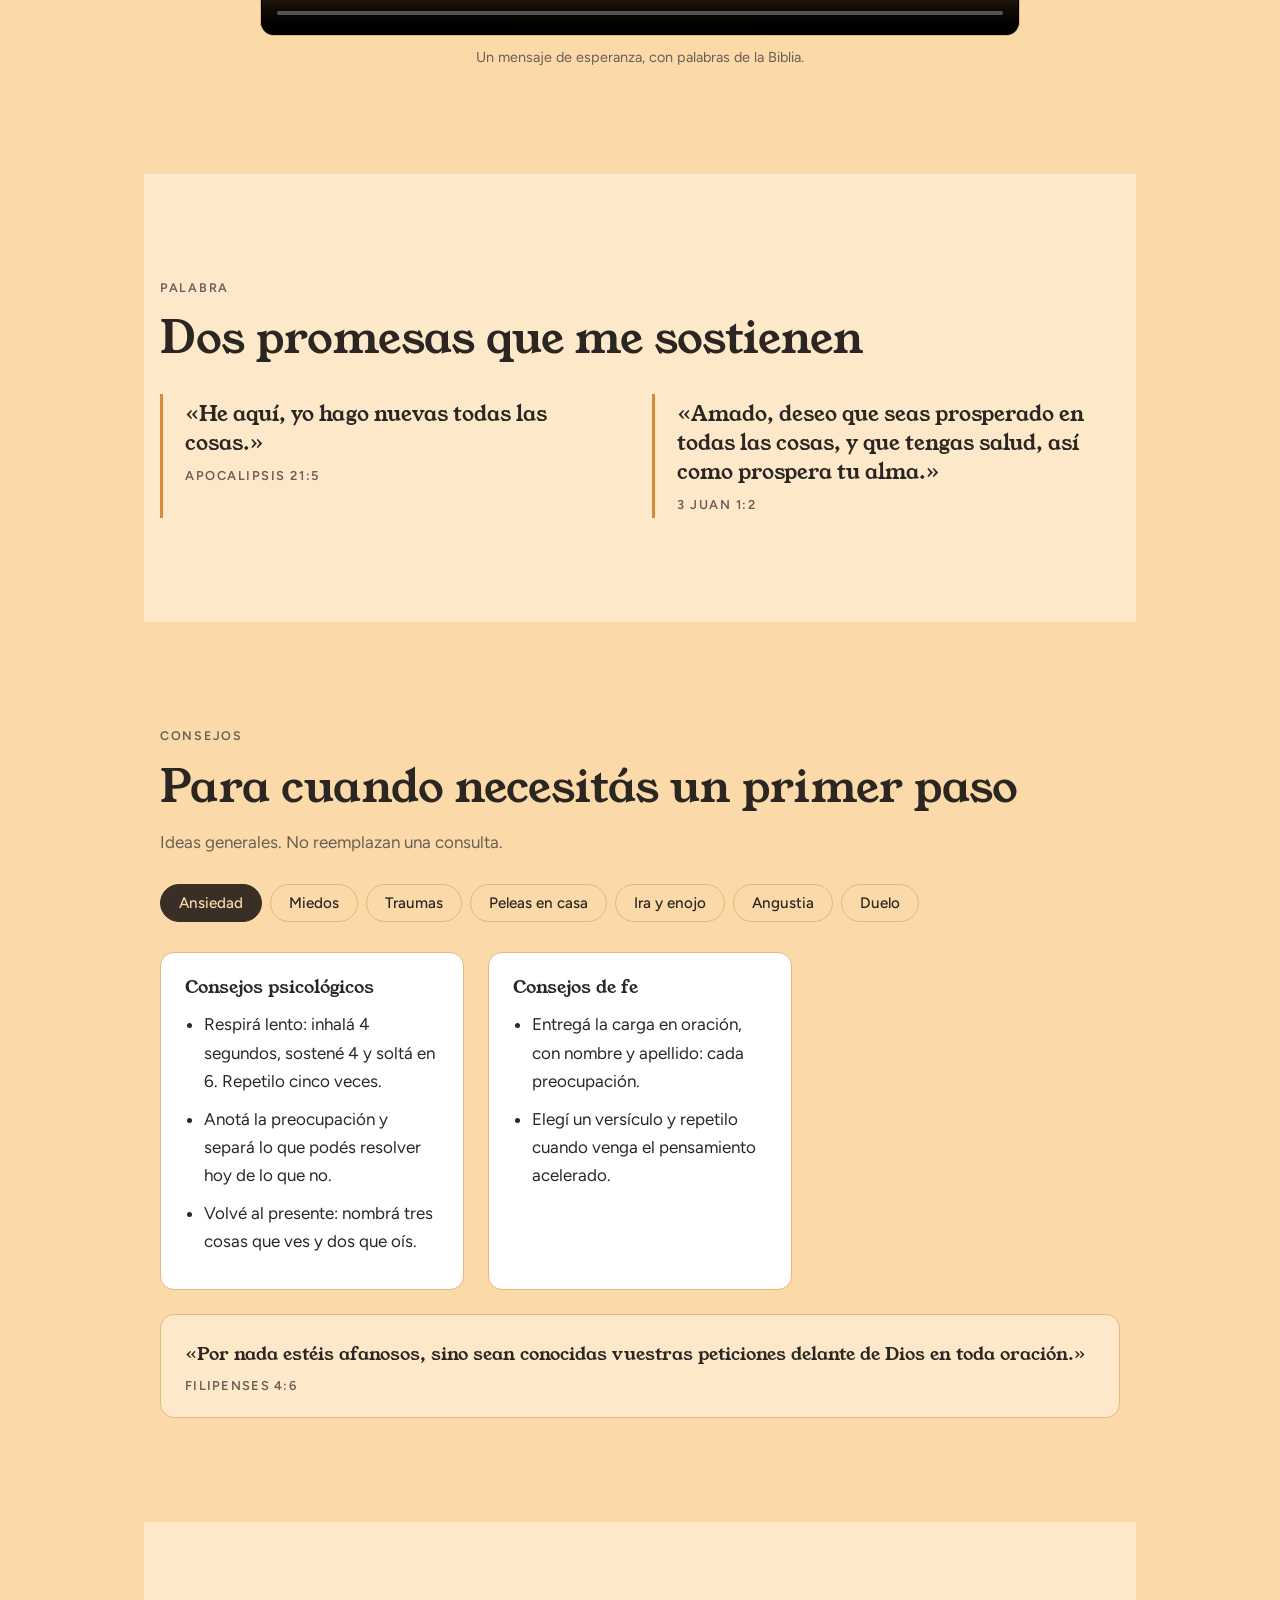
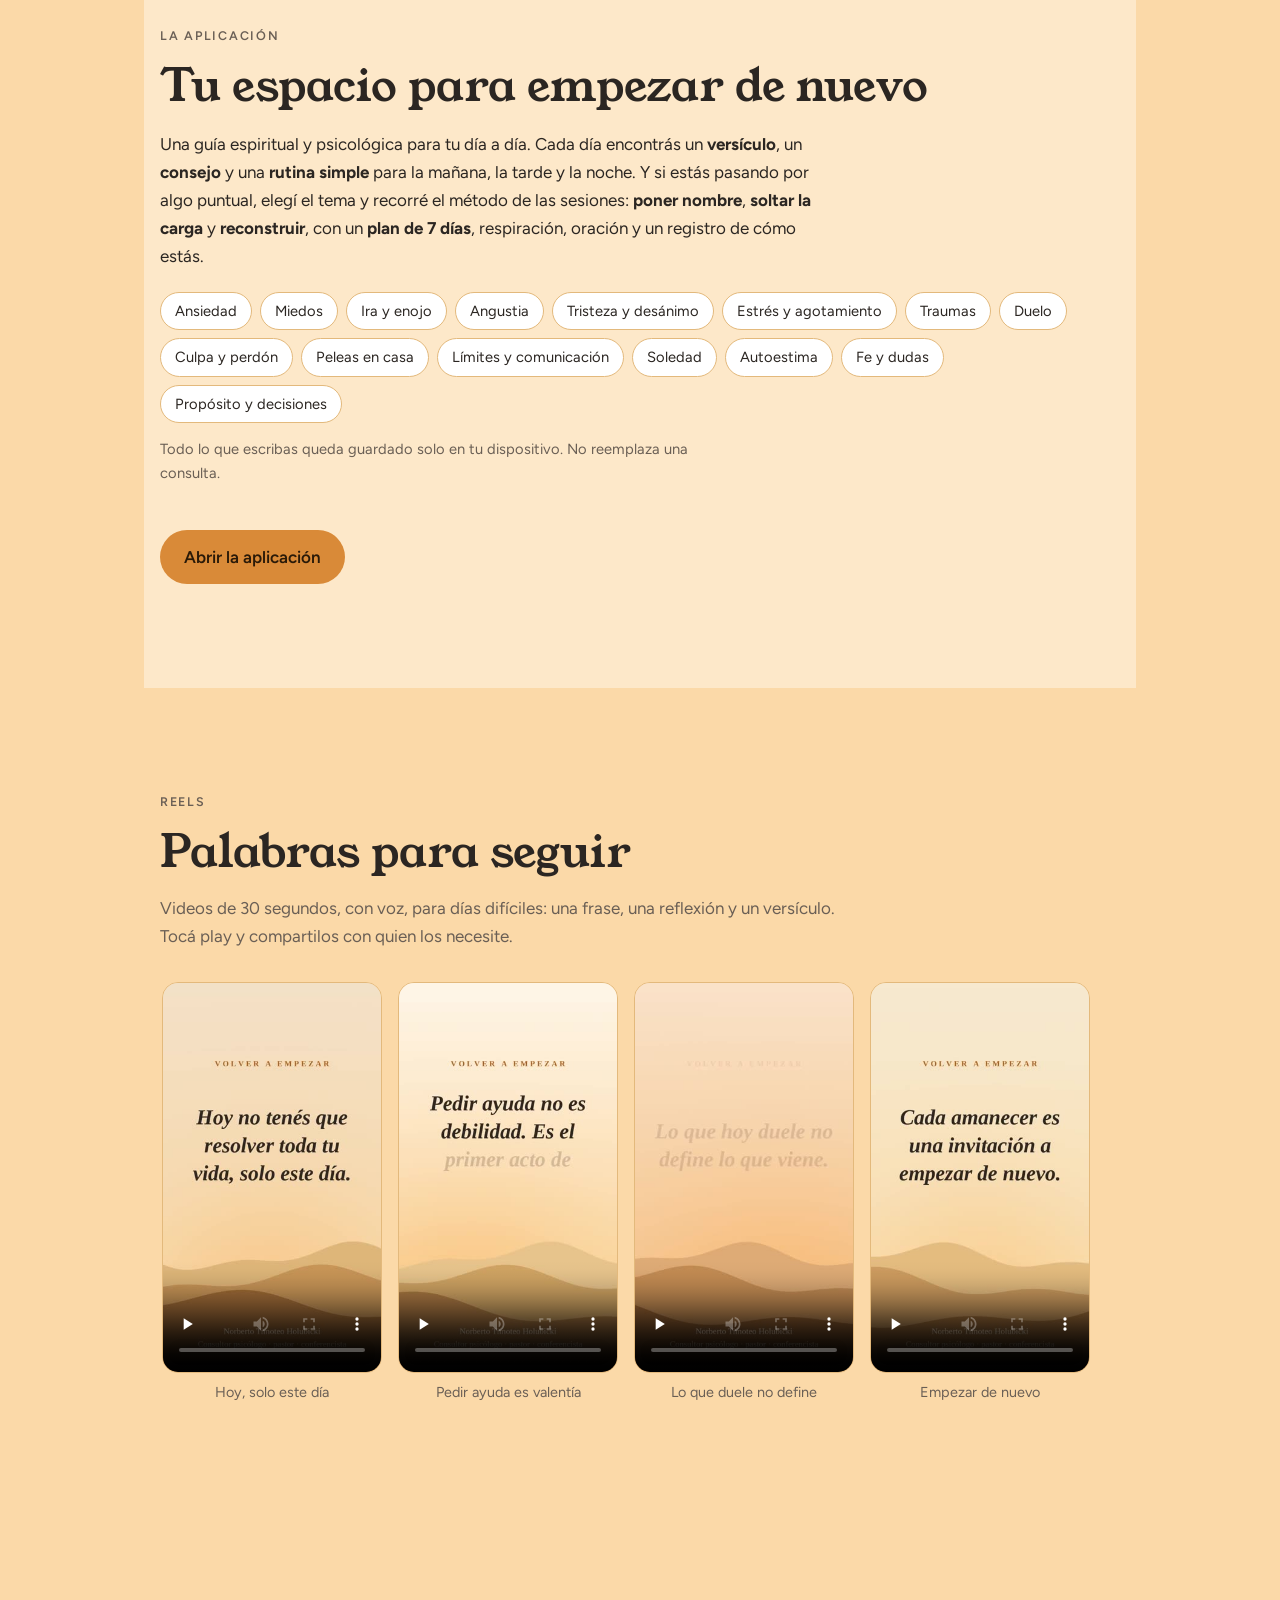
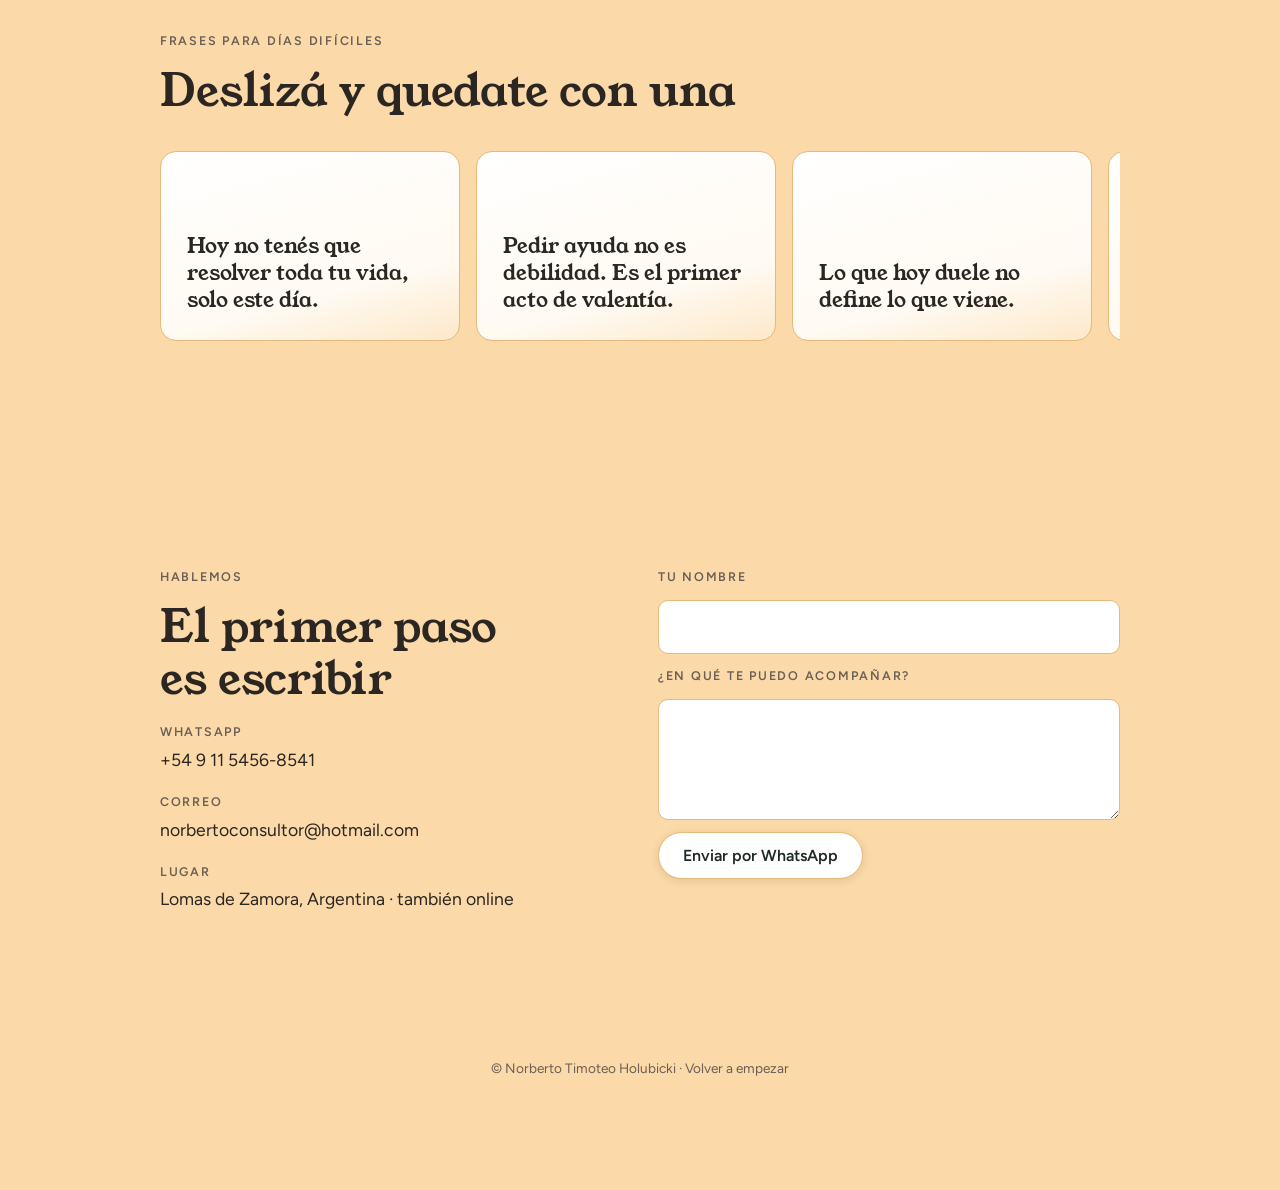
==== commit d9d5c83d: "App: guía espiritual y psicológica con día a día, tips y plan de 7 días Agrega las pestañas Hoy (ver" ====
--- a/index.html
+++ b/index.html
@@ -110,7 +110,7 @@
   <div class="wrap">
     <div class="eyebrow">La aplicación</div>
     <h2>Tu espacio para empezar de nuevo</h2>
-    <p style="margin-top:18px">Elegí el tema que estás viviendo y recorré el mismo método de las sesiones, paso a paso: <b>poner nombre</b> a lo que sentís, <b>soltar la carga</b> y <b>reconstruir</b>. Con ejercicios de respiración, oración, un registro de cómo estás y versículos para sostenerte.</p>
+    <p style="margin-top:18px">Una guía espiritual y psicológica para tu día a día. Cada día encontrás un <b>versículo</b>, un <b>consejo</b> y una <b>rutina simple</b> para la mañana, la tarde y la noche. Y si estás pasando por algo puntual, elegí el tema y recorré el método de las sesiones: <b>poner nombre</b>, <b>soltar la carga</b> y <b>reconstruir</b>, con un <b>plan de 7 días</b>, respiración, oración y un registro de cómo estás.</p>
     <ul class="chips" aria-label="Temas de la aplicación"><li>Ansiedad</li><li>Miedos</li><li>Ira y enojo</li><li>Angustia</li><li>Tristeza y desánimo</li><li>Estrés y agotamiento</li><li>Traumas</li><li>Duelo</li><li>Culpa y perdón</li><li>Peleas en casa</li><li>Límites y comunicación</li><li>Soledad</li><li>Autoestima</li><li>Fe y dudas</li><li>Propósito y decisiones</li></ul>
     <p class="app-note">Todo lo que escribas queda guardado solo en tu dispositivo. No reemplaza una consulta.</p>
     <a class="btn" href="app/">Abrir la aplicación</a>
